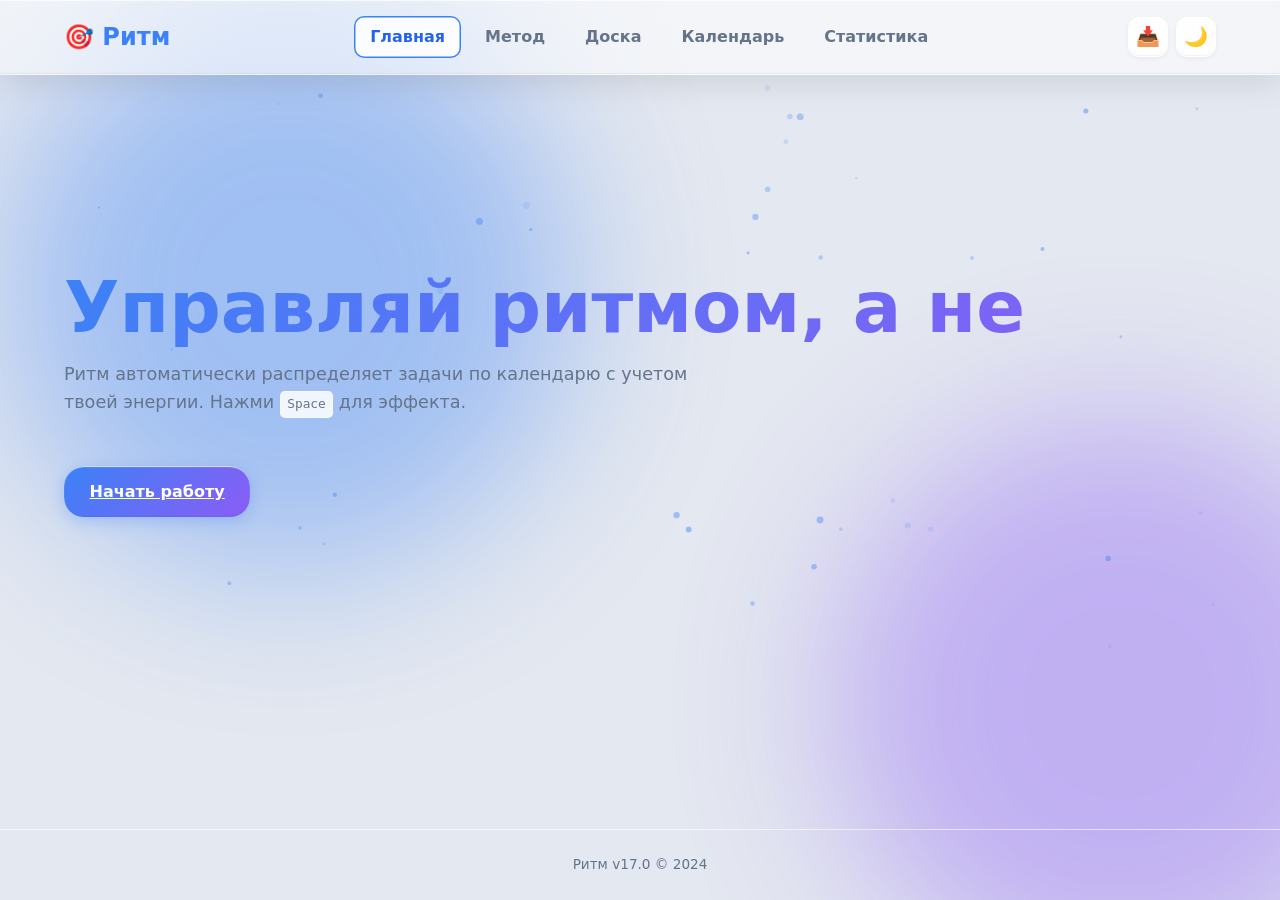
==== index.html @ 49f946a5 "Add files via upload" ====
<!DOCTYPE html>
<html lang="ru">
<head>
  <meta charset="UTF-8">
  <meta name="viewport" content="width=device-width, initial-scale=1.0">
  <title>Ритм — Управление фокусом</title>
  <link rel="stylesheet" href="style.css">
</head>
<body>
  <header>
    <nav>
      <div class="logo">🎯 Ритм</div>
      <div class="nav-links">
        <a href="index.html" aria-current="page">Главная</a>
        <a href="method.html">Метод</a>
        <a href="board.html">Доска</a>
        <a href="calendar.html">Календарь</a>
        <a href="stats.html">Статистика</a>
      </div>
      <div class="header-actions">
        <button id="import-btn" class="icon-btn" title="Загрузить бэкап">📥</button>
        <input type="file" id="import-input" accept=".json" style="display: none;">
        <button id="theme-toggle" class="icon-btn" title="Сменить тему">🌙</button>
      </div>
    </nav>
  </header>
  <main class="container">
    <section style="min-height: 70vh; display: flex; flex-direction: column; justify-content: center; position: relative;">
      <canvas id="hero-canvas" style="position: absolute; inset: 0; width: 100%; height: 100%; z-index: 0; pointer-events: none;"></canvas>
      <div style="position: relative; z-index: 1;">
        <h1 id="hero-title">Управляй ритмом, а не временем</h1>
        <p class="subtitle">Ритм автоматически распределяет задачи по календарю с учетом твоей энергии. Нажми <span class="kbd">Space</span> для эффекта.</p>
        <a href="board.html" class="btn" style="margin-top: 1.5rem;">Начать работу</a>
      </div>
    </section>
  </main>
  <div class="mobile-bottom-nav">
    <a href="index.html" class="nav-item" aria-current="page"><span class="nav-icon">🏠</span><span class="nav-label">Главная</span></a>
    <a href="method.html" class="nav-item"><span class="nav-icon">💡</span><span class="nav-label">Метод</span></a>
    <a href="board.html" class="nav-item"><span class="nav-icon">📋</span><span class="nav-label">Доска</span></a>
    <a href="calendar.html" class="nav-item"><span class="nav-icon">📅</span><span class="nav-label">Календарь</span></a>
    <a href="stats.html" class="nav-item"><span class="nav-icon">🔥</span><span class="nav-label">Статистика</span></a>
  </div>
  <footer>Ритм v17.0 &copy; 2024</footer>
  <script src="app.js"></script>
</body>
</html>
---- style.css ----
/* style.css - Ритм v18.0 (Premium Mobile Adaptation) */
:root {
  --bg: #e4e8f0; --surface: rgba(255,255,255,0.45); --surface-solid: rgba(255,255,255,0.85);
  --text: #0f172a; --text-muted: #64748b; --primary: #3b82f6; --primary-dark: #2563eb;
  --accent: #8b5cf6; --success: #10b981; --warning: #f59e0b; --danger: #ef4444;
  --glass: rgba(255,255,255,0.55); --blur: 24px; --radius: 20px;
  --shadow-sm: 0 2px 5px rgba(0,0,0,0.05); --shadow-md: 0 8px 32px rgba(0,0,0,0.1);
  --shadow-lg: 0 15px 45px rgba(0,0,0,0.15); --transition: 0.3s cubic-bezier(0.4,0,0.2,1);
  --space-xs: 0.5rem; --space-sm: 1rem; --space-md: 1.5rem; --space-lg: 2.5rem;
  --border-color: rgba(255, 255, 255, 0.6); --glass-border: 1px solid rgba(255, 255, 255, 0.5);
  --glass-inset: inset 0 1px 1px rgba(255, 255, 255, 0.8), inset 0 -1px 1px rgba(0, 0, 0, 0.05);
  --blob-opacity: 0.4;
}
[data-theme="dark"] {
  --bg: #0f172a; --surface: rgba(30, 41, 59, 0.45); --surface-solid: rgba(30, 41, 59, 0.85);
  --text: #f1f5f9; --text-muted: #94a3b8; --primary: #60a5fa; --primary-dark: #3b82f6;
  --accent: #a78bfa; --success: #34d399; --warning: #fbbf24; --danger: #f87171;
  --glass: rgba(15, 23, 42, 0.65); --blur: 28px;
  --shadow-sm: 0 2px 5px rgba(0,0,0,0.3); --shadow-md: 0 8px 32px rgba(0,0,0,0.4);
  --shadow-lg: 0 15px 45px rgba(0,0,0,0.5); --border-color: rgba(255, 255, 255, 0.08);
  --glass-border: 1px solid rgba(255, 255, 255, 0.1);
  --glass-inset: inset 0 1px 1px rgba(255, 255, 255, 0.1), inset 0 -1px 1px rgba(0, 0, 0, 0.3);
  --blob-opacity: 0.25;
}
* { box-sizing: border-box; margin: 0; padding: 0; }
html { scroll-behavior: smooth; -webkit-tap-highlight-color: transparent; }
body { font-family: system-ui, -apple-system, sans-serif; background: var(--bg); color: var(--text); line-height: 1.6; min-height: 100vh; display: flex; flex-direction: column; overflow-x: hidden; transition: background 0.5s ease, color 0.3s ease; }
body::before, body::after { content: ''; position: fixed; width: 45vw; height: 45vw; border-radius: 50%; background: var(--primary); filter: blur(80px); z-index: -1; opacity: var(--blob-opacity); animation: float-blob 20s infinite alternate cubic-bezier(0.4, 0, 0.2, 1); pointer-events: none; }
body::after { background: var(--accent); animation-delay: -10s; animation-direction: alternate-reverse; bottom: -10%; right: -10%; }
@keyframes float-blob { 0% { transform: translate(0, 0) scale(1) rotate(0deg); } 33% { transform: translate(10%, 15%) scale(1.1) rotate(30deg); } 66% { transform: translate(-5%, 5%) scale(0.95) rotate(-20deg); } 100% { transform: translate(5%, -10%) scale(1.05) rotate(10deg); } }

header { background: var(--glass); backdrop-filter: blur(var(--blur)); -webkit-backdrop-filter: blur(var(--blur)); border-bottom: var(--glass-border); box-shadow: var(--shadow-md), var(--glass-inset); position: sticky; top: 0; z-index: 100; }
nav { max-width: 1200px; margin: 0 auto; padding: var(--space-sm) var(--space-md); display: flex; justify-content: space-between; align-items: center; }
.logo { font-weight: 800; font-size: 1.5rem; color: var(--primary); display: flex; align-items: center; gap: 0.5rem; }
.header-actions { display: flex; gap: 0.5rem; align-items: center; }
.icon-btn { background: var(--surface-solid); border: var(--glass-border); width: 40px; height: 40px; border-radius: 12px; cursor: pointer; font-size: 1.2rem; display: flex; align-items: center; justify-content: center; transition: var(--transition); box-shadow: var(--shadow-sm), var(--glass-inset); }
.icon-btn:hover { transform: translateY(-2px) scale(1.05); box-shadow: var(--shadow-md); border-color: var(--primary); }
.icon-btn.small { width: 38px; height: 38px; border-radius: 10px; font-size: 1.2rem; font-weight: 800; }
.nav-links { display: flex; gap: var(--space-xs); }
.nav-links a { text-decoration: none; color: var(--text-muted); font-weight: 600; padding: 0.5rem 1rem; border-radius: 10px; transition: var(--transition); }
.nav-links a:hover { color: var(--primary); background: var(--surface-solid); }
.nav-links a[aria-current="page"] { color: var(--primary-dark); background: var(--surface-solid); box-shadow: inset 0 0 0 1.5px var(--primary); }

.container { max-width: 1200px; margin: 0 auto; padding: 0 var(--space-md); width: 100%; }
section { padding: var(--space-lg) 0; }
h1, h2, h3 { line-height: 1.25; margin-bottom: var(--space-xs); }
h1 { font-size: clamp(2.5rem, 6vw, 4.5rem); background: linear-gradient(135deg, var(--primary), var(--accent)); -webkit-background-clip: text; background-clip: text; color: transparent; }
h2 { font-size: clamp(1.8rem, 4vw, 2.5rem); }
.subtitle { color: var(--text-muted); font-size: 1.1rem; max-width: 60ch; margin-bottom: var(--space-md); }
.kbd { display: inline-block; background: var(--surface-solid); border: var(--glass-border); border-radius: 5px; padding: 0.15rem 0.4rem; font-family: monospace; font-size: 0.8rem; }
.btn { position: relative; overflow: hidden; display: inline-flex; align-items: center; justify-content: center; gap: 0.5rem; padding: 0.8rem 1.6rem; background: linear-gradient(135deg, var(--primary), var(--accent)); color: #fff; border: none; border-radius: var(--radius); font-weight: 700; font-size: 1rem; cursor: pointer; transition: var(--transition); box-shadow: 0 4px 15px rgba(59,130,246,0.3), var(--glass-inset); }
.btn:hover { transform: translateY(-2px); box-shadow: 0 8px 22px rgba(59,130,246,0.4); }
.btn:active { transform: translateY(0) scale(0.98); }
.btn-secondary { background: var(--text-muted); } .btn-secondary:hover { background: var(--text); }
.btn-sm { padding: 0.5rem 1rem; font-size: 0.9rem; }

.form-input, .form-select { width: 100%; padding: 0.8rem 1rem; border: var(--glass-border); border-radius: 12px; font-size: 1rem; transition: var(--transition); background: var(--surface-solid); color: var(--text); }
.form-input:focus, .form-select:focus { border-color: var(--primary); box-shadow: 0 0 0 4px rgba(59,130,246,0.15); outline: none; }
.form-group { margin-bottom: var(--space-sm); }
.form-group label { display: block; font-weight: 500; margin-bottom: 0.3rem; font-size: 0.9rem; color: var(--text-muted); }
.profile-row { display: grid; grid-template-columns: 1fr 1fr; gap: 0.4rem; }

.search-wrapper { margin-bottom: var(--space-md); position: relative; }
.search-wrapper .form-input { padding-left: 2.5rem; border-radius: 50px; background: var(--glass); }
.search-wrapper::before { content: '🔍'; position: absolute; left: 1rem; top: 50%; transform: translateY(-50%); pointer-events: none; opacity: 0.6; }

.card-3d { background: var(--glass); backdrop-filter: blur(var(--blur)); border: var(--glass-border); box-shadow: var(--shadow-md), var(--glass-inset); padding: var(--space-lg); border-radius: var(--radius); transition: transform 0.15s ease-out; }
.card-3d:hover { box-shadow: var(--shadow-lg); }
.tag { display: inline-block; padding: 0.25rem 0.7rem; border-radius: 20px; font-size: 0.75rem; font-weight: 700; margin-top: var(--space-xs); background: var(--surface-solid); color: var(--text-muted); }
.tag.low { background: rgba(245, 158, 11, 0.15); color: var(--warning); } .tag.med { background: rgba(59, 130, 246, 0.15); color: var(--primary); } .tag.high { background: rgba(239, 68, 68, 0.15); color: var(--danger); }

.board { display: grid; grid-template-columns: repeat(auto-fit, minmax(260px, 1fr)); gap: var(--space-md); margin-top: var(--space-md); }
.column { background: var(--glass); backdrop-filter: blur(var(--blur)); border: var(--glass-border); border-radius: var(--radius); padding: var(--space-sm); min-height: 350px; display: flex; flex-direction: column; box-shadow: var(--shadow-md), var(--glass-inset); }
.column.drag-over { background: rgba(59,130,246,0.15); border-color: var(--primary); transform: scale(1.01); }
.column-header { display: flex; justify-content: space-between; align-items: center; margin-bottom: var(--space-sm); padding: 0 0.2rem; }
.column-title { font-weight: 800; display: flex; align-items: center; gap: 0.5rem; }
.task-count { background: var(--surface-solid); border: var(--glass-border); padding: 0.2rem 0.6rem; border-radius: 12px; font-size: 0.75rem; font-weight: 700; color: var(--text-muted); }
.task-count.bump { animation: bump 0.3s ease; }
@keyframes bump { 0%,100%{transform:scale(1)} 50%{transform:scale(1.3)} }
.task-list { flex: 1; display: flex; flex-direction: column; gap: 0.5rem; min-height: 80px; }
.task-card { background: var(--surface-solid); padding: var(--space-sm); border-radius: 14px; box-shadow: var(--shadow-sm); cursor: grab; transition: var(--transition); position: relative; border-left: 4px solid var(--text-muted); animation: slideIn 0.3s ease-out; }
@keyframes slideIn { from { opacity: 0; transform: translateY(10px); } to { opacity: 1; transform: translateY(0); } }
.task-card:hover { box-shadow: var(--shadow-md); transform: translateY(-3px); }
.task-card.dragging { opacity: 0.4; transform: scale(0.96); }
.task-card[data-energy="low"] { border-left-color: var(--warning); }
.task-card[data-energy="med"] { border-left-color: var(--primary); }
.task-card[data-energy="high"] { border-left-color: var(--danger); }
.task-card.done { opacity: 0.65; text-decoration: line-through; border-left-color: var(--success); }
.delete-btn { position: absolute; top: 0.5rem; right: 0.5rem; background: none; border: none; cursor: pointer; color: var(--text-muted); font-size: 1.1rem; opacity: 0; width: 24px; height: 24px; display: flex; align-items: center; justify-content: center; border-radius: 50%; transition: var(--transition); }
.task-card:hover .delete-btn { opacity: 1; }
.delete-btn:hover { color: var(--danger); background: rgba(239,68,68,0.1); }

.task-plan-bar { height: 4px; background: var(--border-color); border-radius: 2px; margin-top: 8px; overflow: hidden; }
.task-plan-fill { height: 100%; background: var(--primary); border-radius: 2px; transition: width 0.3s ease; }
.task-plan-fill.complete { background: var(--success); }
.task-open-btn { position: absolute; top: 0.5rem; left: 0.5rem; background: none; border: none; cursor: pointer; color: var(--text-muted); font-size: 1rem; opacity: 0.6; transition: var(--transition); }
.task-open-btn:hover { color: var(--primary); opacity: 1; transform: scale(1.1); }

.rings-container { display: flex; justify-content: center; gap: var(--space-lg); margin: var(--space-lg) 0; flex-wrap: wrap; }
.progress-ring { position: relative; width: 130px; height: 130px; }
.progress-ring svg { transform: rotate(-90deg); }
.progress-ring circle { fill: none; stroke-width: 8; }
.ring-bg { stroke: var(--border-color); }
.ring-fill { stroke-linecap: round; transition: stroke-dashoffset 0.8s ease; }
.ring-value { position: absolute; inset: 0; display: flex; align-items: center; justify-content: center; font-weight: 800; font-size: 1.6rem; color: var(--text); }

.modal-overlay { position: fixed; inset: 0; background: rgba(0,0,0,0.4); backdrop-filter: blur(12px); display: flex; align-items: center; justify-content: center; z-index: 1000; opacity: 0; pointer-events: none; transition: opacity 0.3s ease; }
.modal-overlay.open { opacity: 1; pointer-events: auto; }
.modal-card { background: var(--glass); backdrop-filter: blur(30px); border: var(--glass-border); border-radius: var(--radius); padding: var(--space-lg); max-width: 620px; width: 92%; box-shadow: var(--shadow-lg), var(--glass-inset); transform: scale(0.95) translateY(15px); transition: transform 0.35s cubic-bezier(0.34,1.56,0.64,1); position: relative; max-height: 90vh; overflow-y: auto; }
.modal-overlay.open .modal-card { transform: scale(1) translateY(0); }
.modal-close { position: absolute; top: 1rem; right: 1rem; background: var(--surface-solid); border: var(--glass-border); width: 32px; height: 32px; border-radius: 50%; cursor: pointer; font-size: 1.2rem; color: var(--text-muted); display: flex; align-items: center; justify-content: center; transition: var(--transition); }
.modal-close:hover { background: rgba(239,68,68,0.1); color: var(--danger); transform: rotate(90deg); }
.modal-title { font-size: 1.5rem; margin-bottom: 0.5rem; background: linear-gradient(135deg, var(--primary), var(--accent)); -webkit-background-clip: text; background-clip: text; color: transparent; }
.modal-subtitle { color: var(--text-muted); margin-bottom: var(--space-md); font-size: 0.95rem; }

.detail-meta { font-size: 0.9rem; color: var(--text-muted); font-weight: 600; margin-bottom: 1.5rem; padding: 0.5rem 1rem; background: var(--surface); border-radius: 10px; text-align: center; }
.plan-checklist { list-style: none; display: flex; flex-direction: column; gap: 0.8rem; }
.plan-check-item { display: flex; align-items: center; gap: 1rem; padding: 1rem; background: var(--surface); border-radius: 12px; border: var(--glass-border); cursor: pointer; transition: var(--transition); }
.plan-check-item:hover { background: var(--surface-solid); transform: translateX(5px); }
.plan-checkbox { width: 24px; height: 24px; border: 2px solid var(--text-muted); border-radius: 6px; display: flex; align-items: center; justify-content: center; transition: all 0.2s; flex-shrink: 0; font-size: 0.9rem; }
.plan-check-item.checked .plan-checkbox { background: var(--success); border-color: var(--success); color: white; }
.plan-step-text { font-weight: 600; font-size: 0.95rem; color: var(--text); flex: 1; }
.plan-check-item.checked .plan-step-text { text-decoration: line-through; color: var(--text-muted); }

.calendar-area { display: grid; grid-template-columns: 1fr 0px; gap: var(--space-md); transition: grid-template-columns 0.35s ease; }
.calendar-area.panel-open { grid-template-columns: 1fr 380px; }
.calendar-grid { display: grid; grid-template-columns: repeat(7, 1fr); gap: 10px; background: var(--glass); backdrop-filter: blur(var(--blur)); padding: var(--space-md); border-radius: var(--radius); border: var(--glass-border); box-shadow: var(--shadow-md), var(--glass-inset); }
.day-cell { border: 1px solid transparent; border-radius: 12px; padding: 8px; cursor: pointer; display: flex; flex-direction: column; background: var(--surface); min-height: 110px; min-width: 0; overflow: hidden; max-height: 150px; }
.day-cell:hover { border-color: var(--primary); transform: translateY(-2px); }
.day-cell.today { border: 2px solid var(--primary); background: var(--surface-solid); }
.day-num { font-weight: 700; font-size: 0.9rem; margin-bottom: 4px; }
.day-load { font-size: 0.75rem; color: var(--text-muted); margin-top: auto; }
.task-chip { font-size: 0.7rem; padding: 2px 5px; border-radius: 6px; margin-top: 3px; color: white; font-weight: 600; white-space: nowrap; overflow: hidden; text-overflow: ellipsis; }
.chip-high { background: var(--danger); } .chip-med { background: var(--warning); } .chip-low { background: var(--success); }

.day-panel { background: var(--glass); backdrop-filter: blur(30px); border: var(--glass-border); border-radius: 20px; box-shadow: var(--shadow-lg), var(--glass-inset); padding: 20px; max-height: 600px; overflow-y: auto; opacity: 0; transform: translateX(20px); pointer-events: none; transition: opacity 0.3s, transform 0.3s; }
.calendar-area.panel-open .day-panel { opacity: 1; transform: translateX(0); pointer-events: auto; }
.panel-close { position: absolute; top: 12px; right: 12px; background: var(--surface-solid); border: var(--glass-border); width: 30px; height: 30px; border-radius: 10px; cursor: pointer; font-size: 1.1rem; color: var(--text-muted); display: flex; align-items: center; justify-content: center; }
.panel-close:hover { color: var(--danger); }
.timeline { display: flex; flex-direction: column; gap: 8px; max-height: 320px; overflow-y: auto; margin-bottom: var(--space-sm); }
.timeline-block { display: flex; align-items: flex-start; gap: 12px; padding: 12px 14px; border-radius: 14px; border-left: 5px solid transparent; background: var(--surface-solid); box-shadow: var(--shadow-sm); }
.block-time { font-weight: 800; min-width: 85px; font-size: 0.85rem; padding-top: 2px; }
.block-title { font-weight: 700; font-size: 0.95rem; }
.block-meta { font-size: 0.75rem; color: var(--text-muted); margin-bottom: 8px; }
.edit-controls { display: none; gap: 8px; align-items: center; margin-top: 8px; flex-wrap: wrap; padding-top: 10px; border-top: 1px solid var(--border-color); }
.timeline-block:hover .edit-controls { display: flex; }
.edit-input { padding: 8px 12px; border: 1px solid var(--border-color); border-radius: 10px; font-size: 0.85rem; background: var(--surface); color: var(--text); }
.edit-input:focus { border-color: var(--primary); outline: none; }
.btn-xs { padding: 6px 12px; border-radius: 8px; border: none; font-size: 0.75rem; font-weight: 700; cursor: pointer; }
.btn-xs.del { background: rgba(239,68,68,0.1); color: var(--danger); } .btn-xs.del:hover { background: var(--danger); color: #fff; }
.btn-xs.lock { background: rgba(100,116,139,0.1); color: var(--text-muted); } .btn-xs.lock.unlocked { background: rgba(59,130,246,0.1); color: var(--primary); }
.add-block-row { display: flex; gap: 8px; padding: 14px; background: var(--surface); border: var(--glass-border); border-radius: 14px; flex-wrap: wrap; }
.add-block-row .form-group { margin: 0; flex: 1; min-width: 80px; }
.day-summary { padding: 12px; background: var(--surface-solid); border: var(--glass-border); border-radius: 14px; font-weight: 700; text-align: center; margin: var(--space-sm) 0; }
.day-summary.warn { background: rgba(239,68,68,0.1); color: var(--danger); }

.t-work { border-left-color: var(--primary); background: linear-gradient(90deg, rgba(59,130,246,0.15), var(--surface-solid)); }
.t-meal { border-left-color: var(--warning); background: linear-gradient(90deg, rgba(245,158,11,0.15), var(--surface-solid)); }
.t-break { border-left-color: var(--accent); background: linear-gradient(90deg, rgba(139,92,246,0.15), var(--surface-solid)); }
.t-sleep { border-left-color: #64748b; background: linear-gradient(90deg, rgba(100,116,139,0.1), var(--surface-solid)); opacity: 0.7; }
.t-blocked { border-left-color: #cbd5e1; background: linear-gradient(90deg, rgba(203,213,225,0.1), var(--surface-solid)); opacity: 0.7; }

.calendar-header-nav { display: flex; align-items: center; justify-content: space-between; margin-bottom: 1rem; }
.month-title { cursor: pointer; padding: 0.5rem 1.5rem; border-radius: 12px; font-size: 1.2rem; text-align: center; background: var(--surface); border: var(--glass-border); box-shadow: var(--shadow-sm), var(--glass-inset); }
.month-title:hover { background: var(--surface-solid); }
.month-picker-overlay { position: fixed; inset: 0; background: rgba(0,0,0,0.4); backdrop-filter: blur(12px); z-index: 150; display: flex; align-items: center; justify-content: center; opacity: 0; pointer-events: none; transition: opacity 0.2s; }
.month-picker-overlay.open { opacity: 1; pointer-events: auto; }
.month-picker-card { background: var(--glass); backdrop-filter: blur(30px); border: var(--glass-border); border-radius: var(--radius); padding: 1.5rem; width: 340px; box-shadow: var(--shadow-lg), var(--glass-inset); transform: scale(0.9); transition: transform 0.3s cubic-bezier(0.34,1.56,0.64,1); }
.month-picker-overlay.open .month-picker-card { transform: scale(1); }
.picker-year { text-align: center; font-size: 1.5rem; font-weight: 800; margin-bottom: 1rem; color: var(--primary); }
.picker-grid { display: grid; grid-template-columns: repeat(3, 1fr); gap: 10px; }
.picker-month { background: var(--surface-solid); border: var(--glass-border); padding: 0.8rem; text-align: center; border-radius: 12px; cursor: pointer; font-weight: 600; transition: all 0.2s; }
.picker-month:hover:not(.disabled) { background: var(--primary); color: #fff; }
.picker-month.current { background: var(--primary); color: #fff; }
.picker-month.disabled { opacity: 0.3; cursor: not-allowed; }

.stats-cards { display: grid; grid-template-columns: repeat(auto-fit, minmax(200px, 1fr)); gap: var(--space-md); margin-bottom: var(--space-lg); }
.stat-card { background: var(--glass); backdrop-filter: blur(var(--blur)); border: var(--glass-border); border-radius: var(--radius); padding: var(--space-md); text-align: center; box-shadow: var(--shadow-md), var(--glass-inset); }
.stat-value { font-size: 2.5rem; font-weight: 800; background: linear-gradient(135deg, var(--primary), var(--accent)); -webkit-background-clip: text; background-clip: text; color: transparent; }
.stat-label { font-size: 0.9rem; color: var(--text-muted); font-weight: 600; margin-top: 0.5rem; }
.heatmap-wrapper { background: var(--glass); backdrop-filter: blur(var(--blur)); border: var(--glass-border); border-radius: var(--radius); padding: var(--space-md); box-shadow: var(--shadow-md), var(--glass-inset); overflow-x: auto; }
.heatmap-months { display: flex; justify-content: space-between; font-size: 0.75rem; color: var(--text-muted); margin-bottom: 8px; }
.heatmap-grid { display: grid; grid-template-rows: repeat(7, 1fr); grid-auto-flow: column; gap: 4px; }
.heatmap-block { width: 14px; height: 14px; border-radius: 3px; background: var(--border-color); }
.heatmap-block.level-1 { background: rgba(59,130,246,0.25); } .heatmap-block.level-2 { background: rgba(59,130,246,0.5); } .heatmap-block.level-3 { background: rgba(59,130,246,0.75); } .heatmap-block.level-4 { background: var(--primary); box-shadow: 0 0 8px rgba(59,130,246,0.4); } .heatmap-block.empty { opacity: 0.5; }
.heatmap-legend { display: flex; align-items: center; gap: 4px; margin-top: 12px; justify-content: flex-end; font-size: 0.75rem; color: var(--text-muted); }
.energy-bars-container { display: flex; flex-direction: column; gap: 1rem; }
.energy-bar-row { display: flex; align-items: center; gap: 1rem; }
.energy-label { width: 80px; font-weight: 700; text-align: right; }
.energy-track { flex: 1; height: 24px; background: var(--border-color); border-radius: 12px; overflow: hidden; }
.energy-fill { height: 100%; border-radius: 12px; transition: width 0.8s ease; display: flex; align-items: center; justify-content: flex-end; padding-right: 8px; color: #fff; font-size: 0.7rem; font-weight: 700; }
.fill-high { background: linear-gradient(90deg, var(--danger), #f87171); } .fill-med { background: linear-gradient(90deg, var(--primary), #60a5fa); } .fill-low { background: linear-gradient(90deg, var(--warning), #fbbf24); color: #0f172a; }

footer { margin-top: auto; padding: var(--space-md); text-align: center; color: var(--text-muted); border-top: 1px solid var(--border-color); font-size: 0.85rem; }
.mobile-bottom-nav { display: none; position: fixed; bottom: 0; left: 0; right: 0; height: 64px; background: var(--glass); backdrop-filter: blur(24px); border-top: var(--glass-border); z-index: 200; padding-bottom: env(safe-area-inset-bottom); }
.nav-item { display: flex; flex-direction: column; align-items: center; justify-content: center; text-decoration: none; color: var(--text-muted); font-weight: 600; padding: 0.5rem; border-radius: 12px; min-width: 64px; min-height: 48px; }
.nav-item[aria-current="page"] { color: var(--primary); background: var(--surface-solid); }

/* ================= МОБИЛЬНАЯ АДАПТАЦИЯ ================= */
@media (max-width: 768px) {
  body { padding-bottom: calc(64px + env(safe-area-inset-bottom)); -webkit-text-size-adjust: 100%; }
  
  /* Навигация */
  .mobile-bottom-nav { display: flex; justify-content: space-around; align-items: center; }
  .nav-links { display: none !important; }
  header nav { padding: 0.6rem 1rem; }
  
  /* Типографика и контейнеры */
  h1 { font-size: 2.2rem !important; }
  h2 { font-size: 1.6rem !important; }
  .container { padding: 0 1rem; }
  
  /* Формы и Кнопки (Предотвращаем зум на iOS) */
  .form-input, .form-select { font-size: 16px !important; }
  .btn { padding: 0.9rem 1.2rem; }
  .profile-row { grid-template-columns: 1fr; }
  
  /* Отключаем залипающие hover-эффекты на тач-экранах */
  @media (hover: none) {
    .task-card:hover, .day-cell:hover, .card-3d:hover, .plan-check-item:hover, .column:hover { transform: none !important; box-shadow: var(--shadow-sm) !important; }
    .delete-btn { opacity: 1; } /* На мобилке кнопка удаления всегда видна */
    .edit-controls { display: flex !important; } /* Контролы редактирования календаря всегда открыты */
  }

  /* Доска: Вертикальный список */
  .board { grid-template-columns: 1fr; gap: 16px; }
  .column { min-height: auto; }
  .task-card.mobile-selected { border: 2px solid var(--primary); background: rgba(59,130,246,0.1); box-shadow: 0 0 0 3px rgba(59,130,246,0.3); }

  /* Календарь: Вертикальный список дней */
  .calendar-area { grid-template-columns: 1fr !important; } /* Переопределяем panel-open */
  .calendar-grid { display: flex; flex-direction: column; gap: 8px; max-height: 65vh; }
  .day-cell { flex-direction: row; align-items: center; justify-content: space-between; min-height: auto; padding: 12px 14px; }
  .day-num { font-size: 1rem; min-width: 30px; margin-bottom: 0; }
  .day-cell .task-chip { max-width: 50%; }
  .day-load { margin-left: auto; font-weight: 700; }
  .day-cell.today { border-left: 4px solid var(--primary); border-top: none; border-right: none; border-bottom: none; }

  /* Панель дня: Bottom Sheet */
  .day-panel {
    position: fixed !important; bottom: 0; left: 0; right: 0; top: auto !important;
    width: 100% !important; max-width: 100% !important;
    border-radius: 24px 24px 0 0;
    max-height: 80vh; 
    opacity: 1 !important; transform: translateY(100%) !important;
    pointer-events: auto !important;
    transition: transform 0.4s cubic-bezier(0.32, 0.72, 0, 1) !important;
    z-index: 500;
    box-shadow: 0 -10px 40px rgba(0,0,0,0.2);
  }
  .calendar-area.panel-open .day-panel { transform: translateY(0) !important; }
  /* Ручка свайпа для панели */
  .day-panel::before {
    content: ''; display: block; width: 40px; height: 5px; background: var(--text-muted); border-radius: 10px; margin: 0 auto 15px auto; opacity: 0.3;
  }

  /* Модалки: Bottom Sheet */
  .modal-overlay, .month-picker-overlay { align-items: flex-end; }
  .modal-card, .month-picker-card {
    width: 100%; max-width: 100%; 
    border-radius: 24px 24px 0 0;
    transform: translateY(100%) !important;
    max-height: 90vh;
  }
  .modal-overlay.open .modal-card, .month-picker-overlay.open .month-picker-card { transform: translateY(0) !important; }
  /* Ручка свайпа для модалок */
  .modal-card::before {
    content: ''; display: block; width: 40px; height: 5px; background: var(--text-muted); border-radius: 10px; margin: 0 auto 15px auto; opacity: 0.3;
  }

  /* Статистика */
  .stats-cards { grid-template-columns: 1fr; }
  .heatmap-grid { gap: 3px; }
  .heatmap-block { width: 11px; height: 11px; }
  .energy-bar-row { flex-direction: column; gap: 0.5rem; align-items: stretch; text-align: center; }
  .energy-label { width: auto; text-align: center; }

  /* Фоновые эффекты: отключаем для производительности */
  body::before, body::after { animation: none !important; }
}
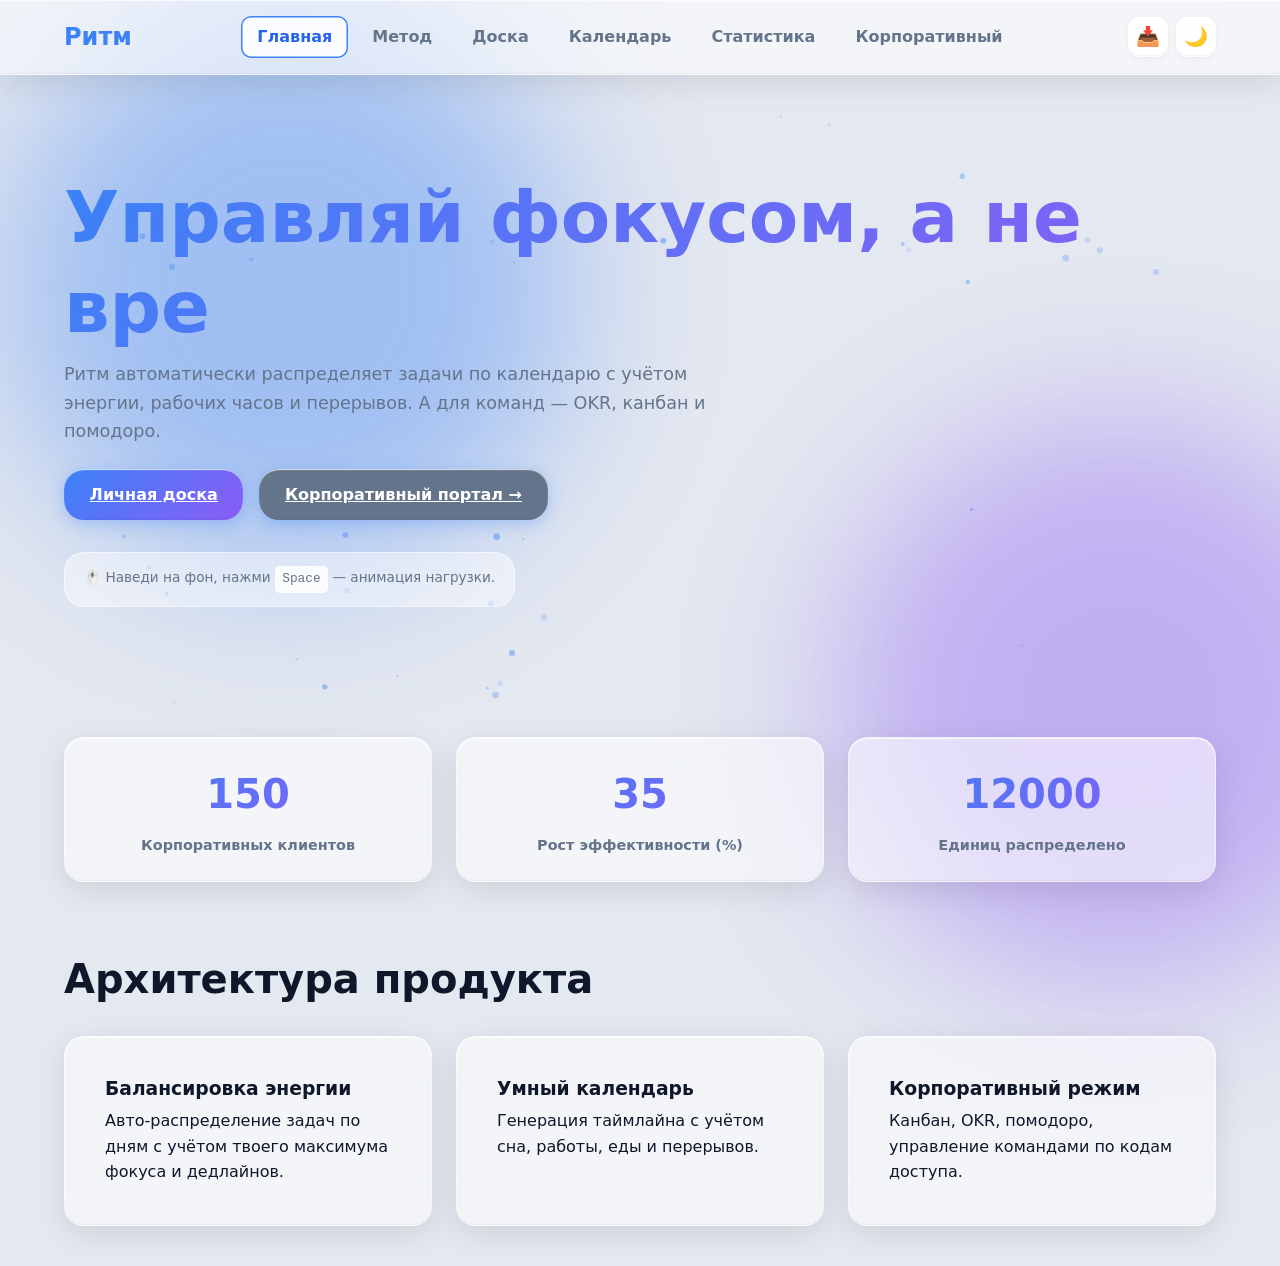
==== commit 085e95ec: "Add files via upload" ====
--- a/index.html
+++ b/index.html
@@ -2,20 +2,22 @@
 <html lang="ru">
 <head>
   <meta charset="UTF-8">
+  <meta name="viewport" content="width=device-width, initial-scale=1.0, user-scalable=yes">
+  <title>Ритм — Фокус и синхронизация</title>
+  <link rel="stylesheet" href="style.css">
   <meta name="viewport" content="width=device-width, initial-scale=1.0">
-  <title>Ритм — Управление фокусом</title>
-  <link rel="stylesheet" href="style.css">
 </head>
 <body>
   <header>
     <nav>
-      <div class="logo">🎯 Ритм</div>
+      <div class="logo">Ритм</div>
       <div class="nav-links">
         <a href="index.html" aria-current="page">Главная</a>
         <a href="method.html">Метод</a>
         <a href="board.html">Доска</a>
         <a href="calendar.html">Календарь</a>
         <a href="stats.html">Статистика</a>
+        <a href="corporate.html">Корпоративный</a>
       </div>
       <div class="header-actions">
         <button id="import-btn" class="icon-btn" title="Загрузить бэкап">📥</button>
@@ -24,24 +26,48 @@
       </div>
     </nav>
   </header>
+
   <main class="container">
-    <section style="min-height: 70vh; display: flex; flex-direction: column; justify-content: center; position: relative;">
+    <section class="hero" style="min-height: 70vh; display: flex; flex-direction: column; justify-content: center; position: relative;">
       <canvas id="hero-canvas" style="position: absolute; inset: 0; width: 100%; height: 100%; z-index: 0; pointer-events: none;"></canvas>
       <div style="position: relative; z-index: 1;">
-        <h1 id="hero-title">Управляй ритмом, а не временем</h1>
-        <p class="subtitle">Ритм автоматически распределяет задачи по календарю с учетом твоей энергии. Нажми <span class="kbd">Space</span> для эффекта.</p>
-        <a href="board.html" class="btn" style="margin-top: 1.5rem;">Начать работу</a>
+        <h1 id="hero-title">Управляй фокусом, а не временем</h1>
+        <p class="subtitle">Ритм автоматически распределяет задачи по календарю с учётом энергии, рабочих часов и перерывов. А для команд — OKR, канбан и помодоро.</p>
+        <div style="display: flex; gap: 1rem; flex-wrap: wrap; margin-top: 1.5rem;">
+          <a href="board.html" class="btn">Личная доска</a>
+          <a href="corporate.html" class="btn btn-secondary">Корпоративный портал →</a>
+        </div>
+        <div class="hint-box" style="margin-top: 2rem;">🖱️ Наведи на фон, нажми <span class="kbd">Space</span> — анимация нагрузки.</div>
+      </div>
+    </section>
+
+    <section class="metrics-section" id="metrics" style="padding: 2rem 0;">
+      <div class="metrics-grid" style="display: grid; grid-template-columns: repeat(auto-fit, minmax(200px, 1fr)); gap: 1.5rem;">
+        <div class="stat-card"><div class="stat-value" data-target="150">0</div><div class="stat-label">Корпоративных клиентов</div></div>
+        <div class="stat-card"><div class="stat-value" data-target="35">0</div><div class="stat-label">Рост эффективности (%)</div></div>
+        <div class="stat-card"><div class="stat-value" data-target="12000">0</div><div class="stat-label">Единиц распределено</div></div>
+      </div>
+    </section>
+
+    <section class="features-section">
+      <h2>Архитектура продукта</h2>
+      <div class="features-grid" style="display: grid; grid-template-columns: repeat(auto-fit, minmax(260px, 1fr)); gap: 1.5rem; margin-top: 2rem;">
+        <div class="card-3d"><h3>Балансировка энергии</h3><p>Авто-распределение задач по дням с учётом твоего максимума фокуса и дедлайнов.</p></div>
+        <div class="card-3d"><h3>Умный календарь</h3><p>Генерация таймлайна с учётом сна, работы, еды и перерывов.</p></div>
+        <div class="card-3d"><h3>Корпоративный режим</h3><p>Канбан, OKR, помодоро, управление командами по кодам доступа.</p></div>
       </div>
     </section>
   </main>
+
   <div class="mobile-bottom-nav">
     <a href="index.html" class="nav-item" aria-current="page"><span class="nav-icon">🏠</span><span class="nav-label">Главная</span></a>
     <a href="method.html" class="nav-item"><span class="nav-icon">💡</span><span class="nav-label">Метод</span></a>
     <a href="board.html" class="nav-item"><span class="nav-icon">📋</span><span class="nav-label">Доска</span></a>
     <a href="calendar.html" class="nav-item"><span class="nav-icon">📅</span><span class="nav-label">Календарь</span></a>
     <a href="stats.html" class="nav-item"><span class="nav-icon">🔥</span><span class="nav-label">Статистика</span></a>
+    <a href="corporate.html" class="nav-item"><span class="nav-icon">🏢</span><span class="nav-label">Корп.</span></a>
   </div>
-  <footer>Ритм v17.0 &copy; 2024</footer>
+
   <script src="app.js"></script>
 </body>
 </html>
--- a/style.css
+++ b/style.css
@@ -1,41 +1,89 @@
-/* style.css - Ритм v18.0 (Premium Mobile Adaptation) */
+/* style.css - Ритм  (объединённый: стекло + корпоративные модули) ИСПРАВЛЕНО */
 :root {
-  --bg: #e4e8f0; --surface: rgba(255,255,255,0.45); --surface-solid: rgba(255,255,255,0.85);
-  --text: #0f172a; --text-muted: #64748b; --primary: #3b82f6; --primary-dark: #2563eb;
-  --accent: #8b5cf6; --success: #10b981; --warning: #f59e0b; --danger: #ef4444;
-  --glass: rgba(255,255,255,0.55); --blur: 24px; --radius: 20px;
-  --shadow-sm: 0 2px 5px rgba(0,0,0,0.05); --shadow-md: 0 8px 32px rgba(0,0,0,0.1);
-  --shadow-lg: 0 15px 45px rgba(0,0,0,0.15); --transition: 0.3s cubic-bezier(0.4,0,0.2,1);
-  --space-xs: 0.5rem; --space-sm: 1rem; --space-md: 1.5rem; --space-lg: 2.5rem;
-  --border-color: rgba(255, 255, 255, 0.6); --glass-border: 1px solid rgba(255, 255, 255, 0.5);
+  --bg: #e4e8f0;
+  --surface: rgba(255, 255, 255, 0.45);
+  --surface-solid: rgba(255, 255, 255, 0.85);
+  --text: #0f172a;
+  --text-muted: #64748b;
+  --primary: #3b82f6;
+  --primary-dark: #2563eb;
+  --accent: #8b5cf6;
+  --success: #10b981;
+  --warning: #f59e0b;
+  --danger: #ef4444;
+  --glass: rgba(255, 255, 255, 0.55);
+  --blur: 24px;
+  --radius: 20px;
+  --shadow-sm: 0 2px 5px rgba(0, 0, 0, 0.05);
+  --shadow-md: 0 8px 32px rgba(0, 0, 0, 0.1);
+  --shadow-lg: 0 15px 45px rgba(0, 0, 0, 0.15);
+  --transition: 0.3s cubic-bezier(0.4, 0, 0.2, 1);
+  --space-xs: 0.5rem;
+  --space-sm: 1rem;
+  --space-md: 1.5rem;
+  --space-lg: 2.5rem;
+  --border-color: rgba(255, 255, 255, 0.6);
+  --glass-border: 1px solid rgba(255, 255, 255, 0.5);
   --glass-inset: inset 0 1px 1px rgba(255, 255, 255, 0.8), inset 0 -1px 1px rgba(0, 0, 0, 0.05);
   --blob-opacity: 0.4;
 }
+
 [data-theme="dark"] {
-  --bg: #0f172a; --surface: rgba(30, 41, 59, 0.45); --surface-solid: rgba(30, 41, 59, 0.85);
-  --text: #f1f5f9; --text-muted: #94a3b8; --primary: #60a5fa; --primary-dark: #3b82f6;
-  --accent: #a78bfa; --success: #34d399; --warning: #fbbf24; --danger: #f87171;
-  --glass: rgba(15, 23, 42, 0.65); --blur: 28px;
-  --shadow-sm: 0 2px 5px rgba(0,0,0,0.3); --shadow-md: 0 8px 32px rgba(0,0,0,0.4);
-  --shadow-lg: 0 15px 45px rgba(0,0,0,0.5); --border-color: rgba(255, 255, 255, 0.08);
+  --bg: #0f172a;
+  --surface: rgba(30, 41, 59, 0.45);
+  --surface-solid: rgba(30, 41, 59, 0.85);
+  --text: #f1f5f9;
+  --text-muted: #94a3b8;
+  --primary: #60a5fa;
+  --primary-dark: #3b82f6;
+  --accent: #a78bfa;
+  --success: #34d399;
+  --warning: #fbbf24;
+  --danger: #f87171;
+  --glass: rgba(15, 23, 42, 0.65);
+  --blur: 28px;
+  --shadow-sm: 0 2px 5px rgba(0, 0, 0, 0.3);
+  --shadow-md: 0 8px 32px rgba(0, 0, 0, 0.4);
+  --shadow-lg: 0 15px 45px rgba(0, 0, 0, 0.5);
+  --border-color: rgba(255, 255, 255, 0.08);
   --glass-border: 1px solid rgba(255, 255, 255, 0.1);
   --glass-inset: inset 0 1px 1px rgba(255, 255, 255, 0.1), inset 0 -1px 1px rgba(0, 0, 0, 0.3);
   --blob-opacity: 0.25;
 }
+
 * { box-sizing: border-box; margin: 0; padding: 0; }
 html { scroll-behavior: smooth; -webkit-tap-highlight-color: transparent; }
-body { font-family: system-ui, -apple-system, sans-serif; background: var(--bg); color: var(--text); line-height: 1.6; min-height: 100vh; display: flex; flex-direction: column; overflow-x: hidden; transition: background 0.5s ease, color 0.3s ease; }
-body::before, body::after { content: ''; position: fixed; width: 45vw; height: 45vw; border-radius: 50%; background: var(--primary); filter: blur(80px); z-index: -1; opacity: var(--blob-opacity); animation: float-blob 20s infinite alternate cubic-bezier(0.4, 0, 0.2, 1); pointer-events: none; }
+
+body {
+  font-family: system-ui, -apple-system, "Segoe UI", Roboto, sans-serif;
+  background: var(--bg); color: var(--text); line-height: 1.6;
+  min-height: 100vh; display: flex; flex-direction: column; overflow-x: hidden;
+  transition: background 0.5s ease, color 0.3s ease; padding-bottom: 0;
+}
+
+body::before, body::after {
+  content: ''; position: fixed; width: 45vw; height: 45vw; border-radius: 50%;
+  background: var(--primary); filter: blur(80px); z-index: -1; opacity: var(--blob-opacity);
+  animation: float-blob 20s infinite alternate cubic-bezier(0.4, 0, 0.2, 1); pointer-events: none;
+}
 body::after { background: var(--accent); animation-delay: -10s; animation-direction: alternate-reverse; bottom: -10%; right: -10%; }
-@keyframes float-blob { 0% { transform: translate(0, 0) scale(1) rotate(0deg); } 33% { transform: translate(10%, 15%) scale(1.1) rotate(30deg); } 66% { transform: translate(-5%, 5%) scale(0.95) rotate(-20deg); } 100% { transform: translate(5%, -10%) scale(1.05) rotate(10deg); } }
+
+@keyframes float-blob {
+  0% { transform: translate(0, 0) scale(1) rotate(0deg); }
+  33% { transform: translate(10%, 15%) scale(1.1) rotate(30deg); }
+  66% { transform: translate(-5%, 5%) scale(0.95) rotate(-20deg); }
+  100% { transform: translate(5%, -10%) scale(1.05) rotate(10deg); }
+}
 
 header { background: var(--glass); backdrop-filter: blur(var(--blur)); -webkit-backdrop-filter: blur(var(--blur)); border-bottom: var(--glass-border); box-shadow: var(--shadow-md), var(--glass-inset); position: sticky; top: 0; z-index: 100; }
 nav { max-width: 1200px; margin: 0 auto; padding: var(--space-sm) var(--space-md); display: flex; justify-content: space-between; align-items: center; }
 .logo { font-weight: 800; font-size: 1.5rem; color: var(--primary); display: flex; align-items: center; gap: 0.5rem; }
 .header-actions { display: flex; gap: 0.5rem; align-items: center; }
+
 .icon-btn { background: var(--surface-solid); border: var(--glass-border); width: 40px; height: 40px; border-radius: 12px; cursor: pointer; font-size: 1.2rem; display: flex; align-items: center; justify-content: center; transition: var(--transition); box-shadow: var(--shadow-sm), var(--glass-inset); }
 .icon-btn:hover { transform: translateY(-2px) scale(1.05); box-shadow: var(--shadow-md); border-color: var(--primary); }
 .icon-btn.small { width: 38px; height: 38px; border-radius: 10px; font-size: 1.2rem; font-weight: 800; }
+
 .nav-links { display: flex; gap: var(--space-xs); }
 .nav-links a { text-decoration: none; color: var(--text-muted); font-weight: 600; padding: 0.5rem 1rem; border-radius: 10px; transition: var(--transition); }
 .nav-links a:hover { color: var(--primary); background: var(--surface-solid); }
@@ -48,14 +96,16 @@
 h2 { font-size: clamp(1.8rem, 4vw, 2.5rem); }
 .subtitle { color: var(--text-muted); font-size: 1.1rem; max-width: 60ch; margin-bottom: var(--space-md); }
 .kbd { display: inline-block; background: var(--surface-solid); border: var(--glass-border); border-radius: 5px; padding: 0.15rem 0.4rem; font-family: monospace; font-size: 0.8rem; }
-.btn { position: relative; overflow: hidden; display: inline-flex; align-items: center; justify-content: center; gap: 0.5rem; padding: 0.8rem 1.6rem; background: linear-gradient(135deg, var(--primary), var(--accent)); color: #fff; border: none; border-radius: var(--radius); font-weight: 700; font-size: 1rem; cursor: pointer; transition: var(--transition); box-shadow: 0 4px 15px rgba(59,130,246,0.3), var(--glass-inset); }
-.btn:hover { transform: translateY(-2px); box-shadow: 0 8px 22px rgba(59,130,246,0.4); }
-.btn:active { transform: translateY(0) scale(0.98); }
-.btn-secondary { background: var(--text-muted); } .btn-secondary:hover { background: var(--text); }
+
+.btn { position: relative; overflow: hidden; display: inline-flex; align-items: center; justify-content: center; gap: 0.5rem; padding: 0.8rem 1.6rem; background: linear-gradient(135deg, var(--primary), var(--accent)); color: #fff; border: none; border-radius: var(--radius); font-weight: 700; font-size: 1rem; cursor: pointer; transition: var(--transition); box-shadow: 0 4px 15px rgba(59, 130, 246, 0.3), var(--glass-inset); }
+.btn:hover { transform: translateY(-2px); box-shadow: 0 8px 22px rgba(59, 130, 246, 0.4); }
+.btn:active { transform: translateY(0); }
+.btn-secondary { background: var(--text-muted); }
+.btn-secondary:hover { background: var(--text); }
 .btn-sm { padding: 0.5rem 1rem; font-size: 0.9rem; }
 
 .form-input, .form-select { width: 100%; padding: 0.8rem 1rem; border: var(--glass-border); border-radius: 12px; font-size: 1rem; transition: var(--transition); background: var(--surface-solid); color: var(--text); }
-.form-input:focus, .form-select:focus { border-color: var(--primary); box-shadow: 0 0 0 4px rgba(59,130,246,0.15); outline: none; }
+.form-input:focus, .form-select:focus { border-color: var(--primary); box-shadow: 0 0 0 4px rgba(59, 130, 246, 0.15); outline: none; }
 .form-group { margin-bottom: var(--space-sm); }
 .form-group label { display: block; font-weight: 500; margin-bottom: 0.3rem; font-size: 0.9rem; color: var(--text-muted); }
 .profile-row { display: grid; grid-template-columns: 1fr 1fr; gap: 0.4rem; }
@@ -65,18 +115,21 @@
 .search-wrapper::before { content: '🔍'; position: absolute; left: 1rem; top: 50%; transform: translateY(-50%); pointer-events: none; opacity: 0.6; }
 
 .card-3d { background: var(--glass); backdrop-filter: blur(var(--blur)); border: var(--glass-border); box-shadow: var(--shadow-md), var(--glass-inset); padding: var(--space-lg); border-radius: var(--radius); transition: transform 0.15s ease-out; }
-.card-3d:hover { box-shadow: var(--shadow-lg); }
+
 .tag { display: inline-block; padding: 0.25rem 0.7rem; border-radius: 20px; font-size: 0.75rem; font-weight: 700; margin-top: var(--space-xs); background: var(--surface-solid); color: var(--text-muted); }
-.tag.low { background: rgba(245, 158, 11, 0.15); color: var(--warning); } .tag.med { background: rgba(59, 130, 246, 0.15); color: var(--primary); } .tag.high { background: rgba(239, 68, 68, 0.15); color: var(--danger); }
+.tag.low { background: rgba(245, 158, 11, 0.15); color: var(--warning); }
+.tag.med { background: rgba(59, 130, 246, 0.15); color: var(--primary); }
+.tag.high { background: rgba(239, 68, 68, 0.15); color: var(--danger); }
 
 .board { display: grid; grid-template-columns: repeat(auto-fit, minmax(260px, 1fr)); gap: var(--space-md); margin-top: var(--space-md); }
 .column { background: var(--glass); backdrop-filter: blur(var(--blur)); border: var(--glass-border); border-radius: var(--radius); padding: var(--space-sm); min-height: 350px; display: flex; flex-direction: column; box-shadow: var(--shadow-md), var(--glass-inset); }
-.column.drag-over { background: rgba(59,130,246,0.15); border-color: var(--primary); transform: scale(1.01); }
+.column.drag-over { background: rgba(59, 130, 246, 0.15); border-color: var(--primary); transform: scale(1.01); }
 .column-header { display: flex; justify-content: space-between; align-items: center; margin-bottom: var(--space-sm); padding: 0 0.2rem; }
 .column-title { font-weight: 800; display: flex; align-items: center; gap: 0.5rem; }
 .task-count { background: var(--surface-solid); border: var(--glass-border); padding: 0.2rem 0.6rem; border-radius: 12px; font-size: 0.75rem; font-weight: 700; color: var(--text-muted); }
 .task-count.bump { animation: bump 0.3s ease; }
-@keyframes bump { 0%,100%{transform:scale(1)} 50%{transform:scale(1.3)} }
+@keyframes bump { 0%, 100% { transform: scale(1); } 50% { transform: scale(1.3); } }
+
 .task-list { flex: 1; display: flex; flex-direction: column; gap: 0.5rem; min-height: 80px; }
 .task-card { background: var(--surface-solid); padding: var(--space-sm); border-radius: 14px; box-shadow: var(--shadow-sm); cursor: grab; transition: var(--transition); position: relative; border-left: 4px solid var(--text-muted); animation: slideIn 0.3s ease-out; }
 @keyframes slideIn { from { opacity: 0; transform: translateY(10px); } to { opacity: 1; transform: translateY(0); } }
@@ -86,13 +139,16 @@
 .task-card[data-energy="med"] { border-left-color: var(--primary); }
 .task-card[data-energy="high"] { border-left-color: var(--danger); }
 .task-card.done { opacity: 0.65; text-decoration: line-through; border-left-color: var(--success); }
-.delete-btn { position: absolute; top: 0.5rem; right: 0.5rem; background: none; border: none; cursor: pointer; color: var(--text-muted); font-size: 1.1rem; opacity: 0; width: 24px; height: 24px; display: flex; align-items: center; justify-content: center; border-radius: 50%; transition: var(--transition); }
+.task-card.mobile-selected { border: 2px solid var(--primary); box-shadow: 0 0 15px rgba(59, 130, 246, 0.4); }
+
+.delete-btn { position: absolute; top: 0.5rem; right: 0.5rem; background: none; border: none; cursor: pointer; color: var(--text-muted); font-size: 1.1rem; opacity: 0; width: 24px; height: 24px; border-radius: 50%; transition: var(--transition); }
 .task-card:hover .delete-btn { opacity: 1; }
-.delete-btn:hover { color: var(--danger); background: rgba(239,68,68,0.1); }
+.delete-btn:hover { color: var(--danger); background: rgba(239, 68, 68, 0.1); }
 
 .task-plan-bar { height: 4px; background: var(--border-color); border-radius: 2px; margin-top: 8px; overflow: hidden; }
 .task-plan-fill { height: 100%; background: var(--primary); border-radius: 2px; transition: width 0.3s ease; }
 .task-plan-fill.complete { background: var(--success); }
+
 .task-open-btn { position: absolute; top: 0.5rem; left: 0.5rem; background: none; border: none; cursor: pointer; color: var(--text-muted); font-size: 1rem; opacity: 0.6; transition: var(--transition); }
 .task-open-btn:hover { color: var(--primary); opacity: 1; transform: scale(1.1); }
 
@@ -104,16 +160,17 @@
 .ring-fill { stroke-linecap: round; transition: stroke-dashoffset 0.8s ease; }
 .ring-value { position: absolute; inset: 0; display: flex; align-items: center; justify-content: center; font-weight: 800; font-size: 1.6rem; color: var(--text); }
 
-.modal-overlay { position: fixed; inset: 0; background: rgba(0,0,0,0.4); backdrop-filter: blur(12px); display: flex; align-items: center; justify-content: center; z-index: 1000; opacity: 0; pointer-events: none; transition: opacity 0.3s ease; }
+.modal-overlay { position: fixed; inset: 0; background: rgba(0, 0, 0, 0.4); backdrop-filter: blur(12px); display: flex; align-items: center; justify-content: center; z-index: 1000; opacity: 0; pointer-events: none; transition: opacity 0.3s ease; }
 .modal-overlay.open { opacity: 1; pointer-events: auto; }
-.modal-card { background: var(--glass); backdrop-filter: blur(30px); border: var(--glass-border); border-radius: var(--radius); padding: var(--space-lg); max-width: 620px; width: 92%; box-shadow: var(--shadow-lg), var(--glass-inset); transform: scale(0.95) translateY(15px); transition: transform 0.35s cubic-bezier(0.34,1.56,0.64,1); position: relative; max-height: 90vh; overflow-y: auto; }
+.modal-card { background: var(--glass); backdrop-filter: blur(30px); border: var(--glass-border); border-radius: var(--radius); padding: var(--space-lg); max-width: 620px; width: 92%; box-shadow: var(--shadow-lg), var(--glass-inset); transform: scale(0.95) translateY(15px); transition: transform 0.35s cubic-bezier(0.34, 1.56, 0.64, 1); position: relative; max-height: 90vh; overflow-y: auto; }
 .modal-overlay.open .modal-card { transform: scale(1) translateY(0); }
-.modal-close { position: absolute; top: 1rem; right: 1rem; background: var(--surface-solid); border: var(--glass-border); width: 32px; height: 32px; border-radius: 50%; cursor: pointer; font-size: 1.2rem; color: var(--text-muted); display: flex; align-items: center; justify-content: center; transition: var(--transition); }
-.modal-close:hover { background: rgba(239,68,68,0.1); color: var(--danger); transform: rotate(90deg); }
+.modal-close { position: absolute; top: 1rem; right: 1rem; background: var(--surface-solid); border: var(--glass-border); width: 32px; height: 32px; border-radius: 50%; cursor: pointer; font-size: 1.2rem; color: var(--text-muted); display: flex; align-items: center; justify-content: center; transition: var(--transition); z-index: 10; }
+.modal-close:hover { background: rgba(239, 68, 68, 0.1); color: var(--danger); transform: rotate(90deg); }
+
 .modal-title { font-size: 1.5rem; margin-bottom: 0.5rem; background: linear-gradient(135deg, var(--primary), var(--accent)); -webkit-background-clip: text; background-clip: text; color: transparent; }
 .modal-subtitle { color: var(--text-muted); margin-bottom: var(--space-md); font-size: 0.95rem; }
-
 .detail-meta { font-size: 0.9rem; color: var(--text-muted); font-weight: 600; margin-bottom: 1.5rem; padding: 0.5rem 1rem; background: var(--surface); border-radius: 10px; text-align: center; }
+
 .plan-checklist { list-style: none; display: flex; flex-direction: column; gap: 0.8rem; }
 .plan-check-item { display: flex; align-items: center; gap: 1rem; padding: 1rem; background: var(--surface); border-radius: 12px; border: var(--glass-border); cursor: pointer; transition: var(--transition); }
 .plan-check-item:hover { background: var(--surface-solid); transform: translateX(5px); }
@@ -125,47 +182,59 @@
 .calendar-area { display: grid; grid-template-columns: 1fr 0px; gap: var(--space-md); transition: grid-template-columns 0.35s ease; }
 .calendar-area.panel-open { grid-template-columns: 1fr 380px; }
 .calendar-grid { display: grid; grid-template-columns: repeat(7, 1fr); gap: 10px; background: var(--glass); backdrop-filter: blur(var(--blur)); padding: var(--space-md); border-radius: var(--radius); border: var(--glass-border); box-shadow: var(--shadow-md), var(--glass-inset); }
+
 .day-cell { border: 1px solid transparent; border-radius: 12px; padding: 8px; cursor: pointer; display: flex; flex-direction: column; background: var(--surface); min-height: 110px; min-width: 0; overflow: hidden; max-height: 150px; }
 .day-cell:hover { border-color: var(--primary); transform: translateY(-2px); }
 .day-cell.today { border: 2px solid var(--primary); background: var(--surface-solid); }
 .day-num { font-weight: 700; font-size: 0.9rem; margin-bottom: 4px; }
 .day-load { font-size: 0.75rem; color: var(--text-muted); margin-top: auto; }
 .task-chip { font-size: 0.7rem; padding: 2px 5px; border-radius: 6px; margin-top: 3px; color: white; font-weight: 600; white-space: nowrap; overflow: hidden; text-overflow: ellipsis; }
-.chip-high { background: var(--danger); } .chip-med { background: var(--warning); } .chip-low { background: var(--success); }
+.chip-high { background: var(--danger); }
+.chip-med { background: var(--warning); }
+.chip-low { background: var(--success); }
 
 .day-panel { background: var(--glass); backdrop-filter: blur(30px); border: var(--glass-border); border-radius: 20px; box-shadow: var(--shadow-lg), var(--glass-inset); padding: 20px; max-height: 600px; overflow-y: auto; opacity: 0; transform: translateX(20px); pointer-events: none; transition: opacity 0.3s, transform 0.3s; }
 .calendar-area.panel-open .day-panel { opacity: 1; transform: translateX(0); pointer-events: auto; }
 .panel-close { position: absolute; top: 12px; right: 12px; background: var(--surface-solid); border: var(--glass-border); width: 30px; height: 30px; border-radius: 10px; cursor: pointer; font-size: 1.1rem; color: var(--text-muted); display: flex; align-items: center; justify-content: center; }
 .panel-close:hover { color: var(--danger); }
+
 .timeline { display: flex; flex-direction: column; gap: 8px; max-height: 320px; overflow-y: auto; margin-bottom: var(--space-sm); }
 .timeline-block { display: flex; align-items: flex-start; gap: 12px; padding: 12px 14px; border-radius: 14px; border-left: 5px solid transparent; background: var(--surface-solid); box-shadow: var(--shadow-sm); }
 .block-time { font-weight: 800; min-width: 85px; font-size: 0.85rem; padding-top: 2px; }
+.block-info { flex: 1; }
 .block-title { font-weight: 700; font-size: 0.95rem; }
 .block-meta { font-size: 0.75rem; color: var(--text-muted); margin-bottom: 8px; }
 .edit-controls { display: none; gap: 8px; align-items: center; margin-top: 8px; flex-wrap: wrap; padding-top: 10px; border-top: 1px solid var(--border-color); }
 .timeline-block:hover .edit-controls { display: flex; }
 .edit-input { padding: 8px 12px; border: 1px solid var(--border-color); border-radius: 10px; font-size: 0.85rem; background: var(--surface); color: var(--text); }
 .edit-input:focus { border-color: var(--primary); outline: none; }
+.edit-input.short { width: 70px; }
+.edit-input.title { flex: 1; min-width: 120px; }
 .btn-xs { padding: 6px 12px; border-radius: 8px; border: none; font-size: 0.75rem; font-weight: 700; cursor: pointer; }
-.btn-xs.del { background: rgba(239,68,68,0.1); color: var(--danger); } .btn-xs.del:hover { background: var(--danger); color: #fff; }
-.btn-xs.lock { background: rgba(100,116,139,0.1); color: var(--text-muted); } .btn-xs.lock.unlocked { background: rgba(59,130,246,0.1); color: var(--primary); }
+.btn-xs.del { background: rgba(239, 68, 68, 0.1); color: var(--danger); }
+.btn-xs.del:hover { background: var(--danger); color: #fff; }
+.btn-xs.lock { background: rgba(100, 116, 139, 0.1); color: var(--text-muted); }
+.btn-xs.lock.unlocked { background: rgba(59, 130, 246, 0.1); color: var(--primary); }
+
 .add-block-row { display: flex; gap: 8px; padding: 14px; background: var(--surface); border: var(--glass-border); border-radius: 14px; flex-wrap: wrap; }
 .add-block-row .form-group { margin: 0; flex: 1; min-width: 80px; }
+
 .day-summary { padding: 12px; background: var(--surface-solid); border: var(--glass-border); border-radius: 14px; font-weight: 700; text-align: center; margin: var(--space-sm) 0; }
-.day-summary.warn { background: rgba(239,68,68,0.1); color: var(--danger); }
-
-.t-work { border-left-color: var(--primary); background: linear-gradient(90deg, rgba(59,130,246,0.15), var(--surface-solid)); }
-.t-meal { border-left-color: var(--warning); background: linear-gradient(90deg, rgba(245,158,11,0.15), var(--surface-solid)); }
-.t-break { border-left-color: var(--accent); background: linear-gradient(90deg, rgba(139,92,246,0.15), var(--surface-solid)); }
-.t-sleep { border-left-color: #64748b; background: linear-gradient(90deg, rgba(100,116,139,0.1), var(--surface-solid)); opacity: 0.7; }
-.t-blocked { border-left-color: #cbd5e1; background: linear-gradient(90deg, rgba(203,213,225,0.1), var(--surface-solid)); opacity: 0.7; }
+.day-summary.warn { background: rgba(239, 68, 68, 0.1); color: var(--danger); }
+
+.t-work { border-left-color: var(--primary); background: linear-gradient(90deg, rgba(59, 130, 246, 0.15), var(--surface-solid)); }
+.t-meal { border-left-color: var(--warning); background: linear-gradient(90deg, rgba(245, 158, 11, 0.15), var(--surface-solid)); }
+.t-break { border-left-color: var(--accent); background: linear-gradient(90deg, rgba(139, 92, 246, 0.15), var(--surface-solid)); }
+.t-sleep { border-left-color: #64748b; background: linear-gradient(90deg, rgba(100, 116, 139, 0.1), var(--surface-solid)); opacity: 0.7; }
+.t-blocked { border-left-color: #cbd5e1; background: linear-gradient(90deg, rgba(203, 213, 225, 0.1), var(--surface-solid)); opacity: 0.7; }
 
 .calendar-header-nav { display: flex; align-items: center; justify-content: space-between; margin-bottom: 1rem; }
 .month-title { cursor: pointer; padding: 0.5rem 1.5rem; border-radius: 12px; font-size: 1.2rem; text-align: center; background: var(--surface); border: var(--glass-border); box-shadow: var(--shadow-sm), var(--glass-inset); }
 .month-title:hover { background: var(--surface-solid); }
-.month-picker-overlay { position: fixed; inset: 0; background: rgba(0,0,0,0.4); backdrop-filter: blur(12px); z-index: 150; display: flex; align-items: center; justify-content: center; opacity: 0; pointer-events: none; transition: opacity 0.2s; }
+
+.month-picker-overlay { position: fixed; inset: 0; background: rgba(0, 0, 0, 0.4); backdrop-filter: blur(12px); z-index: 150; display: flex; align-items: center; justify-content: center; opacity: 0; pointer-events: none; transition: opacity 0.2s; }
 .month-picker-overlay.open { opacity: 1; pointer-events: auto; }
-.month-picker-card { background: var(--glass); backdrop-filter: blur(30px); border: var(--glass-border); border-radius: var(--radius); padding: 1.5rem; width: 340px; box-shadow: var(--shadow-lg), var(--glass-inset); transform: scale(0.9); transition: transform 0.3s cubic-bezier(0.34,1.56,0.64,1); }
+.month-picker-card { background: var(--glass); backdrop-filter: blur(30px); border: var(--glass-border); border-radius: var(--radius); padding: 1.5rem; width: 340px; box-shadow: var(--shadow-lg), var(--glass-inset); transform: scale(0.9); transition: transform 0.3s cubic-bezier(0.34, 1.56, 0.64, 1); }
 .month-picker-overlay.open .month-picker-card { transform: scale(1); }
 .picker-year { text-align: center; font-size: 1.5rem; font-weight: 800; margin-bottom: 1rem; color: var(--primary); }
 .picker-grid { display: grid; grid-template-columns: repeat(3, 1fr); gap: 10px; }
@@ -178,103 +247,485 @@
 .stat-card { background: var(--glass); backdrop-filter: blur(var(--blur)); border: var(--glass-border); border-radius: var(--radius); padding: var(--space-md); text-align: center; box-shadow: var(--shadow-md), var(--glass-inset); }
 .stat-value { font-size: 2.5rem; font-weight: 800; background: linear-gradient(135deg, var(--primary), var(--accent)); -webkit-background-clip: text; background-clip: text; color: transparent; }
 .stat-label { font-size: 0.9rem; color: var(--text-muted); font-weight: 600; margin-top: 0.5rem; }
+
+/* === ТЕПЛОВАЯ КАРТА (АКТИВНОСТЬ) === */
 .heatmap-wrapper { background: var(--glass); backdrop-filter: blur(var(--blur)); border: var(--glass-border); border-radius: var(--radius); padding: var(--space-md); box-shadow: var(--shadow-md), var(--glass-inset); overflow-x: auto; }
-.heatmap-months { display: flex; justify-content: space-between; font-size: 0.75rem; color: var(--text-muted); margin-bottom: 8px; }
-.heatmap-grid { display: grid; grid-template-rows: repeat(7, 1fr); grid-auto-flow: column; gap: 4px; }
-.heatmap-block { width: 14px; height: 14px; border-radius: 3px; background: var(--border-color); }
-.heatmap-block.level-1 { background: rgba(59,130,246,0.25); } .heatmap-block.level-2 { background: rgba(59,130,246,0.5); } .heatmap-block.level-3 { background: rgba(59,130,246,0.75); } .heatmap-block.level-4 { background: var(--primary); box-shadow: 0 0 8px rgba(59,130,246,0.4); } .heatmap-block.empty { opacity: 0.5; }
+.heatmap-title { font-size: 1.1rem; font-weight: 800; margin-bottom: 0.8rem; color: var(--text); }
+
+/* Сетка для названий месяцев (идеально совпадает с сеткой квадратиков) */
+.heatmap-months { display: grid; grid-template-columns: repeat(auto-fill, 16px); gap: 3px; margin-bottom: 6px; height: 20px; font-size: 0.75rem; color: var(--text-muted); }
+.heatmap-month-spacer { /* пустой промежуток */ }
+.heatmap-month-label { white-space: nowrap; }
+
+/* Сама сетка квадратиков (7 строк = дни недели, автостолбцы = недели) */
+.heatmap-grid { display: grid; grid-template-rows: repeat(7, 1fr); grid-auto-flow: column; gap: 3px; }
+.heatmap-block { width: 13px; height: 13px; border-radius: 3px; background: var(--border-color); transition: transform 0.1s ease; }
+.heatmap-block:hover { transform: scale(1.6); z-index: 2; border-radius: 2px; }
+
+/* Уровни активности (синяя палитра как на скриншоте) */
+.heatmap-block.level-1 { background: rgba(59, 130, 246, 0.2); }
+.heatmap-block.level-2 { background: rgba(59, 130, 246, 0.4); }
+.heatmap-block.level-3 { background: rgba(59, 130, 246, 0.65); }
+.heatmap-block.level-4 { background: var(--primary); box-shadow: 0 0 6px rgba(59, 130, 246, 0.4); }
+.heatmap-block.empty { opacity: 0.3; }
+
+/* Темная тема */
+[data-theme="dark"] .heatmap-block.level-1 { background: rgba(96, 165, 250, 0.15); }
+[data-theme="dark"] .heatmap-block.level-2 { background: rgba(96, 165, 250, 0.3); }
+[data-theme="dark"] .heatmap-block.level-3 { background: rgba(96, 165, 250, 0.55); }
+[data-theme="dark"] .heatmap-block.level-4 { background: var(--primary); box-shadow: 0 0 8px rgba(96, 165, 250, 0.5); }
+
+/* Легенда */
 .heatmap-legend { display: flex; align-items: center; gap: 4px; margin-top: 12px; justify-content: flex-end; font-size: 0.75rem; color: var(--text-muted); }
+.hm-legend-block { display: inline-block; width: 11px; height: 11px; border-radius: 2px; background: var(--border-color); }
+.hm-legend-block.level-1 { background: rgba(59, 130, 246, 0.2); }
+.hm-legend-block.level-2 { background: rgba(59, 130, 246, 0.4); }
+.hm-legend-block.level-3 { background: rgba(59, 130, 246, 0.65); }
+.hm-legend-block.level-4 { background: var(--primary); }
+.hm-legend-block.empty { opacity: 0.3; }
+
 .energy-bars-container { display: flex; flex-direction: column; gap: 1rem; }
 .energy-bar-row { display: flex; align-items: center; gap: 1rem; }
 .energy-label { width: 80px; font-weight: 700; text-align: right; }
 .energy-track { flex: 1; height: 24px; background: var(--border-color); border-radius: 12px; overflow: hidden; }
 .energy-fill { height: 100%; border-radius: 12px; transition: width 0.8s ease; display: flex; align-items: center; justify-content: flex-end; padding-right: 8px; color: #fff; font-size: 0.7rem; font-weight: 700; }
-.fill-high { background: linear-gradient(90deg, var(--danger), #f87171); } .fill-med { background: linear-gradient(90deg, var(--primary), #60a5fa); } .fill-low { background: linear-gradient(90deg, var(--warning), #fbbf24); color: #0f172a; }
+.fill-high { background: linear-gradient(90deg, var(--danger), #f87171); }
+.fill-med { background: linear-gradient(90deg, var(--primary), #60a5fa); }
+.fill-low { background: linear-gradient(90deg, var(--warning), #fbbf24); color: #0f172a; }
 
 footer { margin-top: auto; padding: var(--space-md); text-align: center; color: var(--text-muted); border-top: 1px solid var(--border-color); font-size: 0.85rem; }
 .mobile-bottom-nav { display: none; position: fixed; bottom: 0; left: 0; right: 0; height: 64px; background: var(--glass); backdrop-filter: blur(24px); border-top: var(--glass-border); z-index: 200; padding-bottom: env(safe-area-inset-bottom); }
-.nav-item { display: flex; flex-direction: column; align-items: center; justify-content: center; text-decoration: none; color: var(--text-muted); font-weight: 600; padding: 0.5rem; border-radius: 12px; min-width: 64px; min-height: 48px; }
+.nav-item { display: flex; flex-direction: column; align-items: center; justify-content: center; text-decoration: none; color: var(--text-muted); font-weight: 600; padding: 0.5rem; border-radius: 12px; min-width: 64px; min-height: 48px; transition: color 0.2s; }
 .nav-item[aria-current="page"] { color: var(--primary); background: var(--surface-solid); }
 
-/* ================= МОБИЛЬНАЯ АДАПТАЦИЯ ================= */
+/* ===== КОРПОРАТИВНЫЕ КОМПОНЕНТЫ ===== */
+.pomodoro-widget { background: var(--glass); backdrop-filter: blur(var(--blur)); border: var(--glass-border); border-radius: var(--radius); padding: 0.5rem 1rem; display: inline-flex; align-items: center; gap: 1rem; box-shadow: var(--shadow-sm), var(--glass-inset); }
+.pomo-display { font-family: monospace; font-size: 1.5rem; font-weight: 800; color: var(--text); }
+.pomo-controls { display: flex; gap: 0.5rem; }
+.pomo-btn { background: var(--surface-solid); border: var(--glass-border); padding: 0.25rem 0.75rem; border-radius: 8px; cursor: pointer; font-weight: 600; color: var(--text-muted); transition: var(--transition); }
+.pomo-btn.active { background: var(--primary); color: white; }
+
+.kanban-board { display: grid; grid-template-columns: repeat(3, 1fr); gap: 1rem; margin-top: 1rem; }
+.kanban-column { background: var(--glass); backdrop-filter: blur(var(--blur)); border: var(--glass-border); border-radius: var(--radius); padding: 1rem; box-shadow: var(--shadow-sm), var(--glass-inset); }
+.kanban-title { font-weight: 800; margin-bottom: 0.75rem; display: flex; justify-content: space-between; color: var(--text-muted); text-transform: uppercase; font-size: 0.8rem; }
+.kanban-list { flex: 1; display: flex; flex-direction: column; gap: 0.5rem; min-height: 200px; }
+.kanban-card { background: var(--surface-solid); border-radius: 12px; padding: 0.5rem 0.8rem; cursor: grab; display: flex; justify-content: space-between; align-items: center; transition: var(--transition); border-left: 3px solid var(--primary); }
+.kanban-card:active { cursor: grabbing; }
+.kanban-card.dragging { opacity: 0.5; }
+.kanban-del-btn { background: none; border: none; color: var(--text-muted); cursor: pointer; font-size: 1rem; opacity: 0.6; }
+.kanban-del-btn:hover { color: var(--danger); opacity: 1; }
+.kanban-add { display: flex; gap: 0.5rem; margin-top: 1rem; }
+.kanban-add input { flex: 1; background: var(--surface-solid); border: var(--glass-border); border-radius: 10px; padding: 0.5rem; color: var(--text); }
+.kanban-add button { background: var(--primary); border: none; border-radius: 10px; padding: 0.5rem 1rem; color: white; font-weight: 700; cursor: pointer; }
+
+.okr-section { margin-top: 2rem; }
+.okr-item { background: var(--glass); backdrop-filter: blur(var(--blur)); border: var(--glass-border); border-radius: var(--radius); margin-bottom: 1rem; padding: 1rem; transition: var(--transition); }
+.okr-item.complete { border-left: 4px solid var(--success); }
+.okr-header { display: flex; justify-content: space-between; align-items: center; margin-bottom: 0.5rem; }
+.okr-title { font-weight: 800; font-size: 1.1rem; }
+.okr-del { background: none; border: none; font-size: 1.2rem; cursor: pointer; color: var(--text-muted); }
+.okr-del:hover { color: var(--danger); }
+.kr-block { margin-top: 1rem; padding-left: 0.5rem; border-left: 2px solid var(--border-color); }
+.kr-header { display: flex; justify-content: space-between; align-items: center; cursor: pointer; margin-bottom: 0.5rem; }
+.kr-text { font-weight: 600; }
+.kr-pct { font-weight: 800; color: var(--accent); }
+.kr-toggle { font-size: 0.8rem; transition: transform 0.2s; }
+.kr-toggle.open { transform: rotate(180deg); }
+.okr-progress-track { height: 6px; background: var(--border-color); border-radius: 3px; margin: 0.5rem 0; overflow: hidden; }
+.okr-progress-fill { height: 100%; background: linear-gradient(90deg, var(--accent), var(--success)); border-radius: 3px; width: 0%; transition: width 0.3s ease; }
+.kr-details { display: none; margin-top: 0.5rem; }
+.kr-details.open { display: block; }
+.kr-linked-tasks { display: flex; flex-direction: column; gap: 0.3rem; margin-bottom: 0.5rem; }
+.kr-task-item { font-size: 0.85rem; color: var(--text-muted); display: flex; align-items: center; gap: 0.5rem; }
+.kr-task-item.done-task { text-decoration: line-through; opacity: 0.6; }
+.link-task-select { width: 100%; padding: 0.4rem; background: var(--surface-solid); border: var(--glass-border); border-radius: 8px; color: var(--text); margin-bottom: 0.5rem; }
+.kr-activity { font-size: 0.75rem; color: var(--text-muted); border-top: 1px dashed var(--border-color); padding-top: 0.5rem; margin-top: 0.5rem; }
+.okr-add-form { display: flex; gap: 0.5rem; margin-top: 1rem; }
+.okr-add-form .form-input { flex: 1; }
+
+/* Мастер доступа */
+.flow-card { background: var(--glass); backdrop-filter: blur(var(--blur)); border: var(--glass-border); border-radius: var(--radius); padding: 2rem; max-width: 700px; margin: 2rem auto; box-shadow: var(--shadow-lg), var(--glass-inset); }
+.flow-step { display: none; animation: fadeSlide 0.3s ease-out; }
+.flow-step.active { display: block; }
+.flow-actions { display: flex; gap: 1rem; margin-top: 1.5rem; }
+.pricing-grid-mini { display: grid; grid-template-columns: repeat(3, 1fr); gap: 1rem; margin: 1.5rem 0; }
+.pricing-card { background: var(--surface-solid); border: var(--glass-border); border-radius: var(--radius); padding: 1rem; text-align: center; cursor: pointer; transition: 0.2s; }
+.pricing-card.selected { border-color: var(--primary); background: var(--surface); box-shadow: 0 0 0 2px var(--primary); }
+.code-display { font-family: monospace; font-size: 2rem; text-align: center; letter-spacing: 0.2em; background: var(--surface-solid); padding: 1rem; border-radius: var(--radius); margin: 1rem 0; }
+
+/* Spotlight поиск */
+.spotlight-overlay { position: fixed; inset: 0; background: rgba(15, 23, 42, 0.6); backdrop-filter: blur(12px); z-index: 1000; display: none; align-items: flex-start; justify-content: center; padding-top: 15vh; }
+.spotlight-overlay.open { display: flex; }
+.spotlight-modal { background: var(--glass); backdrop-filter: blur(30px); border: var(--glass-border); border-radius: var(--radius); width: 100%; max-width: 500px; overflow: hidden; box-shadow: var(--shadow-lg); }
+.spotlight-input { width: 100%; padding: 1rem 1.5rem; border: none; border-bottom: 1px solid var(--border-color); background: transparent; color: var(--text); font-size: 1.1rem; outline: none; }
+.spotlight-results { max-height: 300px; overflow-y: auto; padding: 0.5rem; }
+.spotlight-item { display: flex; align-items: center; gap: 1rem; padding: 0.8rem 1rem; border-radius: 8px; cursor: pointer; color: var(--text-muted); transition: 0.15s; }
+.spotlight-item:hover { background: var(--surface-solid); color: var(--text); }
+
+/* Toast */
+#toast-container { position: fixed; bottom: 2rem; right: 2rem; z-index: 9999; display: flex; flex-direction: column; gap: 0.5rem; }
+.toast { background: var(--surface-solid); color: var(--text); padding: 0.8rem 1.2rem; border-radius: var(--radius); box-shadow: var(--shadow-md); border-left: 4px solid var(--success); animation: slideInToast 0.2s ease-out; font-weight: 600; font-size: 0.9rem; }
+.toast.error { border-left-color: var(--danger); }
+@keyframes slideInToast { from { transform: translateX(100%); opacity: 0; } to { transform: translateX(0); opacity: 1; } }
+
+.hint-box { background: var(--surface); border: var(--glass-border); border-radius: var(--radius); padding: 0.8rem 1.2rem; font-size: 0.85rem; color: var(--text-muted); display: inline-block; }
+
+/* =========================================
+   📱 МОБИЛЬНАЯ АДАПТАЦИЯ — КАЧЕСТВЕННАЯ (ИСПРАВЛЕННАЯ)
+   ========================================= */
+
+/* --- Планшет (768px и ниже) --- */
 @media (max-width: 768px) {
-  body { padding-bottom: calc(64px + env(safe-area-inset-bottom)); -webkit-text-size-adjust: 100%; }
+  /* === БАЗОВЫЕ СБРОСЫ === */
+  body {
+    padding-bottom: calc(68px + env(safe-area-inset-bottom));
+    -webkit-text-size-adjust: 100%;
+  }
+
+  body::before, body::after {
+    width: 70vw;
+    height: 70vw;
+  }
+
+  /* === НАВИГАЦИЯ === */
+  .nav-links { display: none !important; }
+
+  .mobile-bottom-nav {
+    display: flex;
+    justify-content: space-around;
+    align-items: center;
+    height: 64px;
+    padding-bottom: env(safe-area-inset-bottom);
+    box-shadow: 0 -4px 20px rgba(0,0,0,0.08);
+  }
+
+  .nav-item {
+    min-width: 56px;
+    min-height: 44px;
+    font-size: 0.65rem;
+    gap: 2px;
+    padding: 6px 4px;
+    border-radius: 14px;
+  }
+
+  .nav-icon { font-size: 1.35rem; line-height: 1; }
+
+  header nav { padding: 0.6rem 1rem; }
+  .logo { font-size: 1.25rem; }
+  .header-actions { gap: 0.4rem; }
+  .icon-btn { width: 38px; height: 38px; border-radius: 10px; font-size: 1.1rem; }
+
+  /* === КОНТЕЙНЕР И СЕКЦИИ === */
+  .container { padding: 0 0.9rem; }
+  section { padding: 1.8rem 0; }
+
+  /* === ТИПОГРАФИКА === */
+  h1 { font-size: 2rem !important; line-height: 1.15; }
+  h2 { font-size: 1.45rem !important; line-height: 1.2; }
+  h3 { font-size: 1.15rem; }
+  .subtitle { font-size: 0.95rem; margin-bottom: 1rem; }
+
+  /* === КНОПКИ === */
+  .btn {
+    padding: 0.85rem 1.3rem;
+    width: 100%;
+    justify-content: center;
+    font-size: 0.95rem;
+    border-radius: 16px;
+  }
+  .btn-sm { padding: 0.6rem 1rem; font-size: 0.85rem; }
+
+  /* === ФОРМЫ === */
+  .form-input, .form-select { font-size: 16px; padding: 0.75rem 0.9rem; border-radius: 12px; }
+  .form-group { margin-bottom: 0.75rem; }
+  .profile-row { grid-template-columns: 1fr; gap: 0.6rem; }
+
+  /* === КАРТОЧКИ 3D === */
+  .card-3d { padding: 1.4rem; transform: none !important; }
+
+  /* === ПОИСК === */
+  .search-wrapper { margin-bottom: 1rem; }
+  .search-wrapper .form-input { font-size: 16px; }
+
+  /* === ДОСКА ЗАДАЧ === */
+  .board { grid-template-columns: 1fr; gap: 0.8rem; margin-top: 0.8rem; }
+  .column { min-height: auto; padding: 0.8rem; border-radius: 16px; }
+  .column-header { margin-bottom: 0.6rem; }
+  .column-title { font-size: 0.9rem; }
+  .task-card { padding: 0.7rem 0.75rem 0.7rem 0.9rem; border-radius: 12px; border-left-width: 4px; }
+  .task-card h4 { font-size: 0.9rem; margin-bottom: 0.2rem; padding-right: 1.6rem; padding-left: 0.2rem; }
+  .task-card .meta { font-size: 0.75rem; }
+
+  @media (hover: none) {
+    .task-card:hover, .day-cell:hover, .column:hover, .icon-btn:hover, .btn:hover, .card-3d:hover { transform: none !important; }
+    .delete-btn { opacity: 0.5; top: 50%; transform: translateY(-50%); right: 0.3rem; width: 28px; height: 28px; display: flex; align-items: center; justify-content: center; background: var(--surface-solid); border-radius: 8px; font-size: 1rem; }
+    .task-open-btn { opacity: 0.8; width: 28px; height: 28px; display: flex; align-items: center; justify-content: center; }
+    .edit-controls { display: flex !important; }
+    .plan-check-item:hover { transform: none; }
+  }
+
+      /* === КОЛЬЦА ПРОГРЕССА (МЕТОД) - ТРЕУГОЛЬНИКОМ === */
+  .rings-container {
+    display: grid; /* Включаем сетку вместо флексов */
+    grid-template-columns: repeat(2, 1fr); /* Две колонки */
+    gap: 0.5rem;
+    justify-items: center; /* Выравниваем кольца по центру их ячеек */
+    margin: 1.5rem auto;
+    max-width: 280px; /* Ограничиваем ширину, чтобы не растягивались */
+  }
+
+  .progress-ring {
+    transform: scale(0.85); /* Чуть уменьшаем, так как теперь их по два в ряд */
+    margin: 0;
+  }
+
+  /* Третье кольцо (Высокая энергия) ставим по центру под первыми двумя */
+  .progress-ring:nth-child(3) {
+    grid-column: 1 / -1; /* Растягиваем на обе колонки */
+    justify-self: center; /* Ставим ровно по центру */
+    margin-top: -0.5rem; /* Чуть подтягиваем вверх, чтобы треугольник был красивым */
+  }
+
+  .ring-value {
+    font-size: 1.6rem; /* Компенсируем scale, чтобы цифры читались */
+  }
+
+  .progress-ring circle {
+    stroke-width: 7;
+  }
+
+  .rings-container .tag {
+    font-size: 0.8rem;
+    padding: 0.2rem 0.6rem;
+    white-space: nowrap;
+  }
+
+  /* Теги под кольцами (🔋 Низкая, ⚡ Средняя и т.д.) */
+  .rings-container .tag {
+    font-size: 0.85rem;
+    padding: 0.2rem 0.6rem;
+    white-space: nowrap;
+  }
+
+  /* === КАЛЕНДАРЬ === */
+  .calendar-area { grid-template-columns: 1fr; gap: 0; }
+  .calendar-area.panel-open { grid-template-columns: 1fr; }
+  .calendar-header-nav { margin-bottom: 0.8rem; gap: 0.5rem; }
+  .month-title { font-size: 1rem; padding: 0.4rem 1rem; border-radius: 10px; flex: 1; text-align: center; }
+  .calendar-header-nav .icon-btn, .calendar-header-nav .btn-sm { flex-shrink: 0; }
+
+  .calendar-grid {
+    display: grid;
+    grid-template-columns: repeat(7, 1fr);
+    gap: 3px;
+    padding: 8px;
+    border-radius: 16px;
+  }
+  .day-cell { min-height: 52px; min-width: 0; padding: 3px 2px; border-radius: 8px; align-items: center; justify-content: flex-start; border: none; border-bottom: 3px solid transparent; overflow: hidden; }
+  .day-cell:hover { transform: none; }
+  .day-cell.today { border: none; border-bottom: 3px solid var(--primary); background: var(--surface-solid); }
+  .day-num { font-size: 0.75rem; margin-bottom: 1px; text-align: center; }
+  .task-chip { display: none; }
+  .day-load { font-size: 0.55rem; margin-top: 1px; text-align: center; }
+
+  .day-panel {
+    position: fixed; bottom: 0; left: 0; right: 0; top: auto; width: 100%; max-height: 82vh;
+    border-radius: 24px 24px 0 0; z-index: 160; opacity: 0; transform: translateY(100%); pointer-events: none;
+    transition: transform 0.35s cubic-bezier(0.4, 0, 0.2, 1), opacity 0.25s ease;
+    box-shadow: 0 -8px 40px rgba(0,0,0,0.15); padding: 0; overflow: hidden;
+  }
+  .calendar-area.panel-open .day-panel { opacity: 1; transform: translateY(0); pointer-events: auto; }
+  .day-panel::before { content: ''; display: block; width: 40px; height: 4px; border-radius: 2px; background: var(--text-muted); opacity: 0.4; margin: 10px auto 6px; }
+  .day-panel > * { padding-left: 16px; padding-right: 16px; }
+  .day-panel { padding: 0 0 16px 0; }
+  .panel-close { top: 10px; right: 14px; width: 34px; height: 34px; border-radius: 50%; z-index: 5; }
+
+  .timeline { max-height: 45vh; gap: 6px; }
+  .timeline-block { padding: 10px 12px; border-radius: 12px; gap: 8px; border-left-width: 4px; }
+  .block-time { min-width: 68px; font-size: 0.78rem; }
+  .block-title { font-size: 0.85rem; }
+  .edit-controls { display: flex !important; gap: 6px; flex-wrap: wrap; }
+  .edit-input { padding: 6px 10px; font-size: 14px; }
+  .edit-input.short { width: 62px; }
+  .edit-input.title { min-width: 100px; }
+  .btn-xs { padding: 5px 10px; font-size: 0.7rem; }
+
+  /* === МОДАЛКИ === */
+  .modal-overlay { align-items: flex-end; }
+  .modal-card { width: 100%; max-width: 100%; border-radius: 24px 24px 0 0; max-height: 88vh; transform: translateY(100%); padding: 1.2rem 1.1rem 1.5rem; }
+  .modal-overlay.open .modal-card { transform: translateY(0); }
+  .modal-card::before { content: ''; display: block; width: 40px; height: 4px; border-radius: 2px; background: var(--text-muted); opacity: 0.35; margin: 0 auto 1rem; }
+  .modal-close { top: 0.8rem; right: 0.8rem; width: 34px; height: 34px; }
+  .modal-title { font-size: 1.25rem; }
+  .plan-check-item { padding: 0.75rem; gap: 0.75rem; }
+  .plan-checkbox { width: 26px; height: 26px; }
+
+  /* === СТАТИСТИКА (ТВОЙ РИТМ) - ИСПРАВЛЕНО === */
+  .stats-cards {
+    grid-template-columns: repeat(3, 1fr); /* Три колонки, но компактно */
+    gap: 0.5rem;
+    margin-bottom: 1.5rem;
+  }
+  .stat-card {
+    padding: 0.7rem 0.4rem;
+    border-radius: 14px;
+  }
+  .stat-value {
+    font-size: 1.4rem;
+    line-height: 1.2;
+  }
+  .stat-label {
+    font-size: 0.65rem;
+    margin-top: 0.3rem;
+  }
+
+  /* === ТЕПЛОВАЯ КАРТА НА МОБИЛКЕ === */
+  .heatmap-wrapper { padding: 0.6rem; border-radius: 16px; -webkit-overflow-scrolling: touch; }
+  .heatmap-title { font-size: 1rem; margin-bottom: 0.6rem; }
+  .heatmap-months { font-size: 0.6rem; margin-bottom: 4px; grid-template-columns: repeat(auto-fill, 10px); gap: 2px; height: 16px; }
+  .heatmap-grid { gap: 2px; }
+  .heatmap-block { width: 10px; height: 10px; border-radius: 2px; }
+  .heatmap-legend { margin-top: 8px; font-size: 0.65rem; }
+  .hm-legend-block { width: 9px; height: 9px; }
+
+  /* Бары энергии - подписи сверху, чтобы не ломалось */
+  .energy-bars-container { gap: 0.8rem; }
+  .energy-bar-row {
+    flex-direction: column;
+    align-items: stretch;
+    gap: 0.3rem;
+  }
+  .energy-label {
+    width: 100%;
+    text-align: left;
+    font-size: 0.8rem;
+  }
+  .energy-track {
+    width: 100%;
+    height: 20px;
+  }
+
+  /* === КОРПОРАТИВНЫЙ МОДУЛЬ === */
+  .flow-card { margin: 1rem 0.5rem; padding: 1.3rem 1.1rem; border-radius: 16px; }
+  .flow-actions { flex-direction: column; gap: 0.7rem; margin-top: 1.2rem; }
+  .flow-actions .btn { width: 100%; }
+  .pricing-grid-mini { grid-template-columns: 1fr; gap: 0.7rem; }
+  .pricing-card { padding: 0.9rem; border-radius: 14px; }
+  .code-display { font-size: 1.5rem; padding: 0.8rem; border-radius: 14px; letter-spacing: 0.15em; }
+
+  .kanban-board {
+    display: flex; overflow-x: auto; gap: 0.8rem; margin-top: 0.8rem; padding-bottom: 12px;
+    -webkit-overflow-scrolling: touch; scroll-snap-type: x mandatory;
+  }
+  .kanban-column { min-width: 260px; max-width: 280px; flex-shrink: 0; scroll-snap-align: start; padding: 0.8rem; border-radius: 16px; }
+  .kanban-list { min-height: 120px; }
+  .kanban-add { flex-direction: column; gap: 0.4rem; }
+  .kanban-add input { font-size: 16px; padding: 0.6rem 0.8rem; }
+  .kanban-add button { padding: 0.6rem; }
+
+  .okr-section { margin-top: 1.5rem; }
+  .okr-item { padding: 0.9rem; border-radius: 16px; }
+  .okr-title { font-size: 0.95rem; }
+  .kr-block { padding-left: 0.4rem; margin-top: 0.8rem; }
+  .kr-text { font-size: 0.88rem; }
+  .okr-add-form { flex-direction: column; gap: 0.4rem; }
+  .okr-add-form .form-input { font-size: 16px; }
+  .okr-add-form .btn { width: 100%; }
+
+  .pomodoro-widget { width: 100%; justify-content: center; flex-wrap: wrap; padding: 0.6rem 0.8rem; border-radius: 16px; gap: 0.6rem; }
+  .pomo-display { font-size: 1.8rem; min-width: 80px; text-align: center; }
+  .pomo-controls { flex-wrap: wrap; justify-content: center; gap: 0.4rem; }
+  .pomo-btn { padding: 0.35rem 0.6rem; font-size: 0.8rem; border-radius: 8px; }
+
+  .spotlight-overlay { padding-top: 8vh; align-items: flex-start; }
+  .spotlight-modal { margin: 0 0.8rem; border-radius: 20px; }
+  .spotlight-input { padding: 0.9rem 1.2rem; font-size: 16px; }
+
+  .month-picker-overlay { align-items: flex-end; }
+  .month-picker-card { width: 100%; max-width: 100%; border-radius: 24px 24px 0 0; padding: 1.2rem; transform: translateY(100%); }
+  .month-picker-overlay.open .month-picker-card { transform: translateY(0); }
+  .picker-grid { gap: 6px; }
+  .picker-month { padding: 0.65rem 0.4rem; font-size: 0.85rem; border-radius: 10px; }
+
+  #toast-container { bottom: calc(72px + env(safe-area-inset-bottom)); right: 1rem; left: 1rem; align-items: center; }
+  .toast { width: 100%; text-align: center; font-size: 0.85rem; padding: 0.7rem 1rem; border-radius: 14px; }
+
+  .hint-box { font-size: 0.78rem; padding: 0.6rem 1rem; border-radius: 14px; width: 100%; }
+  footer { padding: 1rem; font-size: 0.78rem; padding-bottom: calc(1rem + env(safe-area-inset-bottom)); }
+  .plan-step-group { margin-bottom: 0.6rem !important; }
+  .plan-step-group .form-input { font-size: 16px; }
+  .add-block-row { padding: 10px; border-radius: 12px; }
+  .add-block-row .form-group { min-width: 70px; }
+  .day-summary { padding: 10px; border-radius: 12px; font-size: 0.85rem; }
+  .detail-meta { font-size: 0.82rem; padding: 0.5rem 0.8rem; border-radius: 10px; }
+  #btn-exit-dashboard { width: auto; display: inline-flex; }
+}
+
+/* --- Маленькие телефоны (480px и ниже) --- */
+@media (max-width: 480px) {
+  h1 { font-size: 1.65rem !important; }
+  h2 { font-size: 1.25rem !important; }
+  .subtitle { font-size: 0.88rem; }
+  .container { padding: 0 0.7rem; }
+  section { padding: 1.4rem 0; }
+
+  /* Кольца на очень узких экранах еще компактнее */
+  .rings-container {
+    margin: 1rem auto;
+  }
+  .progress-ring {
+    transform: scale(0.5); /* Сжимаем сильнее */
+    margin: 0 -20px; /* Еще ближе сдвигаем */
+  }
+  .ring-value {
+    font-size: 2rem;
+  }
+  .rings-container .tag {
+    font-size: 0.95rem;
+  }
+
+  /* Статистика 2 колонки + 1 снизу */
+  .stats-cards {
+    grid-template-columns: 1fr 1fr;
+  }
+  .stat-card:nth-child(3) {
+    grid-column: span 2;
+  }
+  .stat-value { font-size: 1.5rem; }
+
+  /* Календарь еще компактнее */
+  .day-cell { min-height: 44px; padding: 2px 1px; border-radius: 6px; border-bottom-width: 2px; }
+  .day-num { font-size: 0.7rem; }
+  .day-load { display: none; }
+
+  .heatmap-months { grid-template-columns: repeat(auto-fill, 8px); gap: 2px; }
+  .heatmap-block { width: 8px; height: 8px; }
+  .hm-legend-block { width: 7px; height: 7px; }
   
-  /* Навигация */
-  .mobile-bottom-nav { display: flex; justify-content: space-around; align-items: center; }
-  .nav-links { display: none !important; }
-  header nav { padding: 0.6rem 1rem; }
-  
-  /* Типографика и контейнеры */
-  h1 { font-size: 2.2rem !important; }
-  h2 { font-size: 1.6rem !important; }
-  .container { padding: 0 1rem; }
-  
-  /* Формы и Кнопки (Предотвращаем зум на iOS) */
-  .form-input, .form-select { font-size: 16px !important; }
-  .btn { padding: 0.9rem 1.2rem; }
-  .profile-row { grid-template-columns: 1fr; }
-  
-  /* Отключаем залипающие hover-эффекты на тач-экранах */
-  @media (hover: none) {
-    .task-card:hover, .day-cell:hover, .card-3d:hover, .plan-check-item:hover, .column:hover { transform: none !important; box-shadow: var(--shadow-sm) !important; }
-    .delete-btn { opacity: 1; } /* На мобилке кнопка удаления всегда видна */
-    .edit-controls { display: flex !important; } /* Контролы редактирования календаря всегда открыты */
-  }
-
-  /* Доска: Вертикальный список */
-  .board { grid-template-columns: 1fr; gap: 16px; }
-  .column { min-height: auto; }
-  .task-card.mobile-selected { border: 2px solid var(--primary); background: rgba(59,130,246,0.1); box-shadow: 0 0 0 3px rgba(59,130,246,0.3); }
-
-  /* Календарь: Вертикальный список дней */
-  .calendar-area { grid-template-columns: 1fr !important; } /* Переопределяем panel-open */
-  .calendar-grid { display: flex; flex-direction: column; gap: 8px; max-height: 65vh; }
-  .day-cell { flex-direction: row; align-items: center; justify-content: space-between; min-height: auto; padding: 12px 14px; }
-  .day-num { font-size: 1rem; min-width: 30px; margin-bottom: 0; }
-  .day-cell .task-chip { max-width: 50%; }
-  .day-load { margin-left: auto; font-weight: 700; }
-  .day-cell.today { border-left: 4px solid var(--primary); border-top: none; border-right: none; border-bottom: none; }
-
-  /* Панель дня: Bottom Sheet */
-  .day-panel {
-    position: fixed !important; bottom: 0; left: 0; right: 0; top: auto !important;
-    width: 100% !important; max-width: 100% !important;
-    border-radius: 24px 24px 0 0;
-    max-height: 80vh; 
-    opacity: 1 !important; transform: translateY(100%) !important;
-    pointer-events: auto !important;
-    transition: transform 0.4s cubic-bezier(0.32, 0.72, 0, 1) !important;
-    z-index: 500;
-    box-shadow: 0 -10px 40px rgba(0,0,0,0.2);
-  }
-  .calendar-area.panel-open .day-panel { transform: translateY(0) !important; }
-  /* Ручка свайпа для панели */
-  .day-panel::before {
-    content: ''; display: block; width: 40px; height: 5px; background: var(--text-muted); border-radius: 10px; margin: 0 auto 15px auto; opacity: 0.3;
-  }
-
-  /* Модалки: Bottom Sheet */
-  .modal-overlay, .month-picker-overlay { align-items: flex-end; }
-  .modal-card, .month-picker-card {
-    width: 100%; max-width: 100%; 
-    border-radius: 24px 24px 0 0;
-    transform: translateY(100%) !important;
-    max-height: 90vh;
-  }
-  .modal-overlay.open .modal-card, .month-picker-overlay.open .month-picker-card { transform: translateY(0) !important; }
-  /* Ручка свайпа для модалок */
-  .modal-card::before {
-    content: ''; display: block; width: 40px; height: 5px; background: var(--text-muted); border-radius: 10px; margin: 0 auto 15px auto; opacity: 0.3;
-  }
-
-  /* Статистика */
-  .stats-cards { grid-template-columns: 1fr; }
-  .heatmap-grid { gap: 3px; }
-  .heatmap-block { width: 11px; height: 11px; }
-  .energy-bar-row { flex-direction: column; gap: 0.5rem; align-items: stretch; text-align: center; }
-  .energy-label { width: auto; text-align: center; }
-
-  /* Фоновые эффекты: отключаем для производительности */
-  body::before, body::after { animation: none !important; }
+  .pricing-card { padding: 0.7rem; }
+  .kanban-column { min-width: 230px; max-width: 250px; }
+  .flow-card { padding: 1rem; margin: 0.6rem 0.4rem; border-radius: 14px; }
+  .code-display { font-size: 1.25rem; letter-spacing: 0.1em; }
+  .modal-card { padding: 1rem 0.9rem 1.2rem; max-height: 92vh; }
+  .pomo-display { font-size: 1.5rem; }
+  .energy-track { height: 18px; }
+  .energy-fill { font-size: 0.6rem; padding-right: 6px; }
+}
+
+/* --- Ландшафтный режим на телефоне --- */
+@media (max-width: 768px) and (orientation: landscape) {
+  .mobile-bottom-nav { height: 52px; }
+  body { padding-bottom: calc(52px + env(safe-area-inset-bottom)); }
+  .modal-card { max-height: 95vh; }
+  .day-panel { max-height: 90vh; }
+  #toast-container { bottom: calc(60px + env(safe-area-inset-bottom)); }
+}
+
+/* --- Планшет портретный (768px–1024px) --- */
+@media (min-width: 769px) and (max-width: 1024px) {
+  .board { grid-template-columns: repeat(2, 1fr); }
+  .kanban-board { grid-template-columns: repeat(3, 1fr); }
+  .calendar-area.panel-open { grid-template-columns: 1fr 320px; }
+  .stats-cards { grid-template-columns: repeat(3, 1fr); }
+  .rings-container { gap: 1.5rem; }
 }
